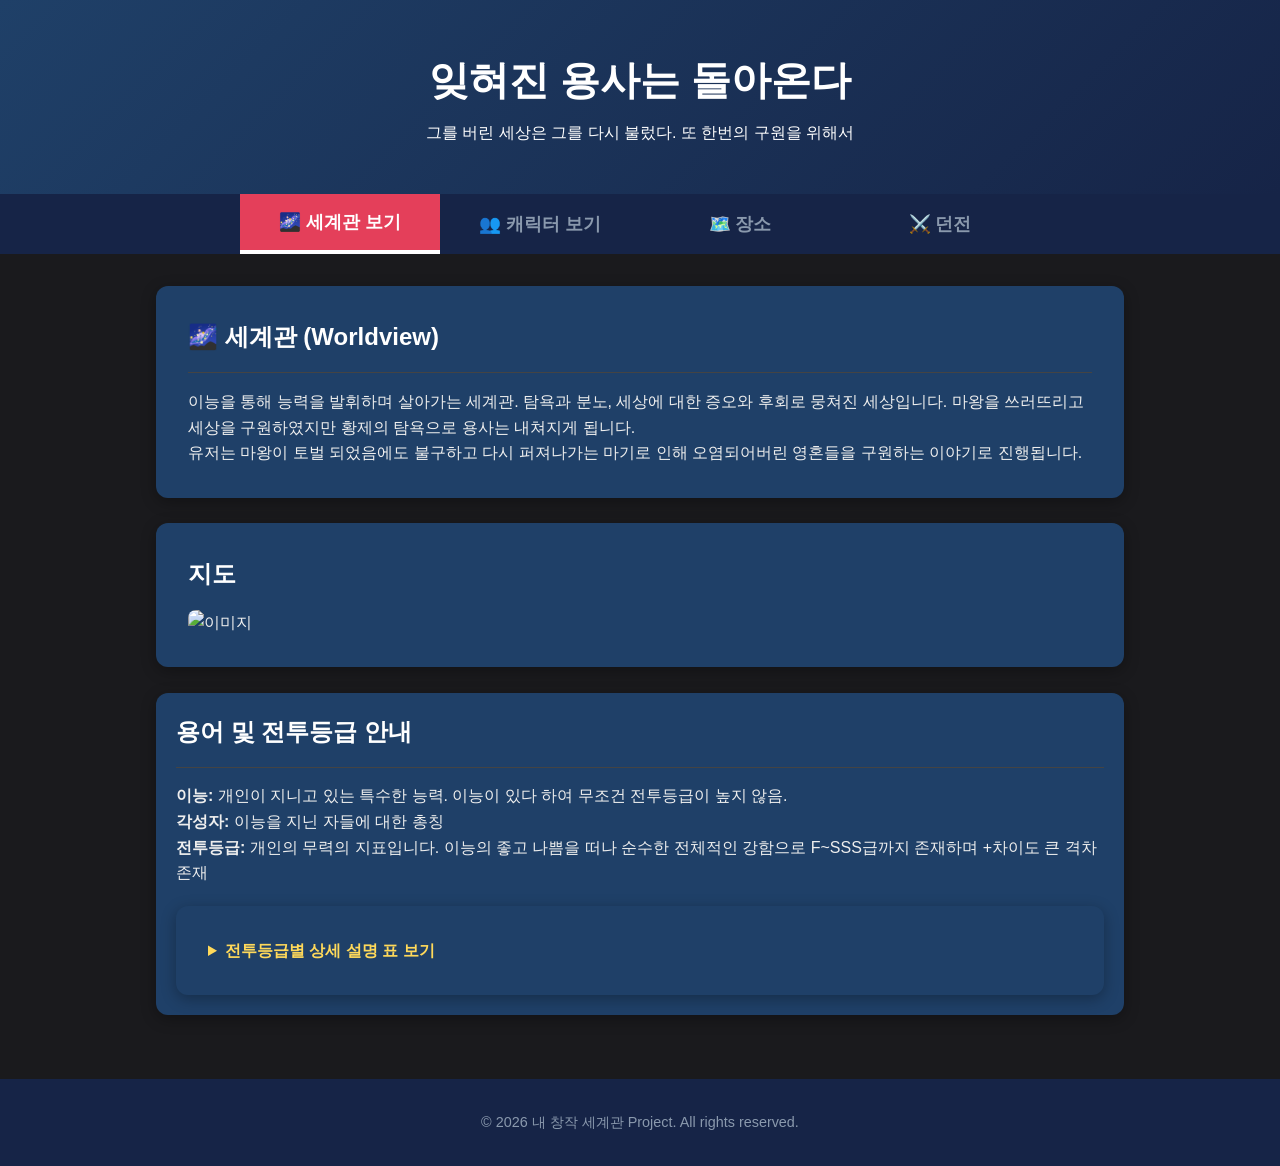
==== index.html @ c5276e39 "Update index.html" ====
<!DOCTYPE html>
<html lang="ko">
<head>
    <meta charset="UTF-8">
    <meta name="viewport" content="width=device-width, initial-scale=1.0">
    <title>세계관 & 캐릭터 소개</title>
    <link rel="stylesheet" href="style.css">
</head>
<body>

    <header>
        <h1>잊혀진 용사는 돌아온다</h1>
        <p>그를 버린 세상은 그를 다시 불렀다. 또 한번의 구원을 위해서</p>
    </header>

    <nav class="tab-menu">
        <button class="tab-btn active" onclick="switchTab('worldview')">🌌 세계관 보기</button>
        <button class="tab-btn" onclick="switchTab('characters')">👥 캐릭터 보기</button>
        <button class="tab-btn" onclick="switchTab('region')">🗺️ 장소</button>
        <button class="tab-btn" onclick="switchTab('dungeon')">⚔️ 던전</button>
    </nav>

    <main class="container">
        <!-- 세계관 소개 -->
        <section id="worldview" class="tab-content active-content">
            <div class="card">
                <h2>🌌 세계관 (Worldview)</h2>
                <hr>
                <p>이능을 통해 능력을 발휘하며 살아가는 세계관. 탐욕과 분노, 세상에 대한 증오와 후회로 뭉쳐진 세상입니다. 마왕을 쓰러뜨리고 세상을 구원하였지만 황제의 탐욕으로 용사는 내쳐지게 됩니다.</p>
                <p>유저는 마왕이 토벌 되었음에도 불구하고 다시 퍼져나가는 마기로 인해 오염되어버린 영혼들을 구원하는 이야기로 진행됩니다.</p>
            </div>
            <br>
            <div class="card">
                <h2>지도</h2>
                <img src="https://itimg.kr/2700/REF/MAP.webp?q=80&w=1216&h=832&auto=format&fit=crop" alt="이미지">
            </div>
            <br>
 <div class="card" style="padding: 20px;">
    <h2>용어 및 전투등급 안내</h2>
    <hr style="border: 0; height: 1px; background: #444; margin: 15px 0;">
    <p><strong>이능:</strong> 개인이 지니고 있는 특수한 능력. 이능이 있다 하여 무조건 전투등급이 높지 않음.</p>
    <p><strong>각성자:</strong> 이능을 지닌 자들에 대한 총칭</p>
    <p><strong>전투등급:</strong> 개인의 무력의 지표입니다. 이능의 좋고 나쁨을 떠나 순수한 전체적인 강함으로 F~SSS급까지 존재하며 +차이도 큰 격차 존재</p>
    
    <div class="card" style="margin-top: 20px;">
        <details>
            <summary style="cursor: pointer; color: #ffd95a; font-weight: bold; font-size: 16px;">전투등급별 상세 설명 표 보기</summary>
            <div style="margin-top: 15px;">
                <!-- 테이블 자체에 테두리와 배경색을 강제로 적용 -->
                <table style="width: 100%; border-collapse: collapse; background: #161616; border: 1px solid #555;">
                    <thead>
                        <tr style="background: #222;">
                            <th style="width: 18%; padding: 12px; border: 1px solid #555; color: #ffd95a; text-align: center;">등급</th>
                            <th style="width: 32%; padding: 12px; border: 1px solid #555; color: #ffd95a; text-align: center;">호칭</th>
                            <th style="width: 50%; padding: 12px; border: 1px solid #555; color: #ffd95a; text-align: center;">주요 특징 및 능력</th>
                        </tr>
                    </thead>
                    <tbody>
                        <tr>
                            <td style="text-align: center; font-weight: bold; color: #888; padding: 12px; border: 1px solid #444;">F급</td>
                            <td style="color: #aaa; padding: 12px; border: 1px solid #444; text-align: center;">일반인</td>
                            <td style="padding: 12px; border: 1px solid #444;">전투 능력 거의 없음</td>
                        </tr>
                        <tr>
                            <td style="text-align: center; font-weight: bold; color: #a3e4d7; padding: 12px; border: 1px solid #444;">E급</td>
                            <td style="padding: 12px; border: 1px solid #444; text-align: center;">“초보 전투원”</td>
                            <td style="padding: 12px; border: 1px solid #444;">기본적인 전투 가능<br><span style="color: #aaa; font-size: 12px;">간단한 무기 사용 / 약한 이능 사용</span></td>
                        </tr>
                        <tr>
                            <td style="text-align: center; font-weight: bold; color: #85c1e9; padding: 12px; border: 1px solid #444;">D급</td>
                            <td style="padding: 12px; border: 1px solid #444; text-align: center;">“숙련된 전투원”</td>
                            <td style="padding: 12px; border: 1px solid #444;">몬스터 사냥 가능 (약한 개체)<br><span style="color: #aaa; font-size: 12px;">기본적인 전투 센스 보유</span></td>
                        </tr>
                        <tr>
                            <td style="text-align: center; font-weight: bold; color: #bb8fce; padding: 12px; border: 1px solid #444;">C급</td>
                            <td style="padding: 12px; border: 1px solid #444; text-align: center;">“상위 전투원”</td>
                            <td style="padding: 12px; border: 1px solid #444;">중형 몬스터 대응 가능<br><span style="color: #aaa; font-size: 12px;">마법 / 이능 본격 활용</span></td>
                        </tr>
                        <tr>
                            <td style="text-align: center; font-weight: bold; color: #f9e79f; padding: 12px; border: 1px solid #444;">B급</td>
                            <td style="padding: 12px; border: 1px solid #444; text-align: center;">“도시 수호자”</td>
                            <td style="padding: 12px; border: 1px solid #444;">혼자서 소규모 부대 상대 가능<br><span style="color: #aaa; font-size: 12px;">도시 하나에서 핵심 전력</span></td>
                        </tr>
                        <tr>
                            <td style="text-align: center; font-weight: bold; color: #f8c471; padding: 12px; border: 1px solid #444;">A급</td>
                            <td style="padding: 12px; border: 1px solid #444; text-align: center;">“국가급 전력”</td>
                            <td style="padding: 12px; border: 1px solid #444;">재해급 몬스터 대응 가능<br><span style="color: #aaa; font-size: 12px;">전투 하나로 지형이 바뀔 수도 있음</span></td>
                        </tr>
                        <tr>
                            <td style="text-align: center; font-weight: bold; color: #e59866; padding: 12px; border: 1px solid #444;">S급</td>
                            <td style="padding: 12px; border: 1px solid #444; text-align: center;">“인간의 한계”</td>
                            <td style="padding: 12px; border: 1px solid #444;">단독으로 군대 상대 가능<br><span style="color: #aaa; font-size: 12px;">자연재해급 영향력</span></td>
                        </tr>
                        <tr>
                            <td style="text-align: center; font-weight: bold; color: #ec7063; padding: 12px; border: 1px solid #444;">SS급</td>
                            <td style="padding: 12px; border: 1px solid #444; text-align: center;">“초월자”</td>
                            <td style="padding: 12px; border: 1px solid #444;">인간의 틀을 벗어난 존재<br><span style="color: #aaa; font-size: 12px;">존재 자체가 재앙, 대륙 단위 위협</span></td>
                        </tr>
                        <tr>
                            <td style="text-align: center; font-weight: bold; color: #ff6b6b; background: rgba(192, 57, 43, 0.15); padding: 12px; border: 1px solid #444;">SSS급</td>
                            <td style="color: #ff6b6b; font-weight: bold; padding: 12px; border: 1px solid #444; text-align: center;">“마왕의 영역”</td>
                            <td style="padding: 12px; border: 1px solid #444;">오직 마왕만 도달<br><span style="color: #ffaaaa; font-size: 12px;">손짓 한 번으로 산 붕괴 / 지역 소멸</span></td>
                        </tr>
                    </tbody>
                </table>
            </div>
        </details>
    </div>
</div>
        </section> 

        <!-- 던전 -->
        <section id="dungeon" class="tab-content">
            <h2>⚔️ 던전</h2>
            <p style="color: #bbb; margin-bottom: 1.5rem;">💡 스포주의. 카드를 클릭하면 던전 몬스터 정보를 볼 수 있습니다.</p>
            
            <div class="character-card" onclick="openMonsterModal([
                { name: '타락한 숲의 정령', img: 'https://itimg.kr/2700/REF/DU/FO/A.webp?q=80&w=1216&h=832&auto=format&fit=crop', desc: '마기로 인해 변질된 숲의 정령', effect: 'D급 / 상태 이상 유발' }
            ],[
                { name: '포식덩쿨', img: 'https://itimg.kr/2700/REF/DU/FO/B.webp?q=80&w=1216&h=832&auto=format&fit=crop', desc: '움직이는 식물형 마수', effect: 'C급 / 구속 및 지속 피해' }
            ],[
                { name: '왜곡된 수호령', img: 'https://itimg.kr/2700/REF/DU/FO/C.webp?q=80&w=1216&h=832&auto=format&fit=crop', desc: '숲을 지키던 존재가 뒤틀린 형태.고통과 증오가 섞여 끊임없이 저주 섞인 말을 되새긴다.', effect: 'A급 / 상태 이상 유발' }
            ])">
                <div class="image-ratio-box">
                    <img src="https://itimg.kr/2700/REF/DU/FO.webp?q=80&w=1216&h=832&auto=format&fit=crop" alt="잠든 숲의 균열" class="ratio-img">
                </div>
                <h3>잠든 숲의 균열</h3>
                <p class="role">마기로 물들어버린 평화의 숲.</p>
            </div>
<br>
        <!--황금 먹는 미궁-->
          <div class="character-card" onclick="openMonsterModal([
                { name: '골드 슬라임', img: 'https://itimg.kr/2700/REF/DU/GO/A.webp?q=80&w=1216&h=832&auto=format&fit=crop', desc: '금화 형태를 띠는 슬라임', effect: 'D급 / 도주 성향 / 처치 시 재화 드랍' }
            ],[
                { name: '금속 수호병', img: 'https://itimg.kr/2700/REF/DU/GO/B.webp?q=80&w=1216&h=832&auto=format&fit=crop', desc: '미궁을 지키는 자동 방어체', effect: 'B급 / 높은 물리 방어' }
            ],[
                { name: '골드 데버러', img: 'https://itimg.kr/2700/REF/DU/GO/C.webp?q=80&w=1216&h=832&auto=format&fit=crop', desc: '금속과 재화를 흡수하며 성장하는 거대 개체', effect: 'A+급 / 재화를 흡수할수록 강화됨' }
            ])">
                <div class="image-ratio-box">
                    <img src="https://itimg.kr/2700/REF/DU/GO.webp?q=80&w=1216&h=832&auto=format&fit=crop" alt="황금 먹는 미궁" class="ratio-img">
                </div>
                <h3>황금 먹는 미궁</h3>
                <p class="role">끝없이 이어지는 금속 구조의 미궁.</p>
            </div>
            <br>
        <!--빙결설원-->
        <div class="character-card" onclick="openMonsterModal([
                { name: '빙결 망자', img: 'https://itimg.kr/2700/REF/DU/SN/A.webp?q=80&w=1216&h=832&auto=format&fit=crop', desc: '얼어붙은 시체', effect: 'C급 / 파괴 후 재활성화' }
            ],[
                { name: '설원 포식자', img: 'https://itimg.kr/2700/REF/DU/SN/B.webp?q=80&w=1216&h=832&auto=format&fit=crop', desc: '혹한에 적응한 마수', effect: 'B급 / 은신 및 기습 공격' }
            ],[
                { name: '빙결 사신', img: 'https://itimg.kr/2700/REF/DU/SN/C.webp?q=80&w=1216&h=832&auto=format&fit=crop', desc: '냉기와 원한으로 이루어진 보스', effect: 'A급 / 타격지점 빙결화 / 상시 냉기방출' }
            ])">
                <div class="image-ratio-box">
                    <img src="https://itimg.kr/2700/REF/DU/SN.webp?q=80&w=1216&h=832&auto=format&fit=crop" alt="빙결 설원" class="ratio-img">
                </div>
                <h3>빙결 설원</h3>
                <p class="role">콜리비탄 안에 온난한 마을로 들어서기 이전에 펼쳐지는 빙결지대.</p>
            </div>
            <br>
            <!--화룡의 땅-->
            <div class="character-card" onclick="openMonsterModal([
                { name: '레드 와이번', img: 'https://itimg.kr/2700/REF/DU/FG/A.webp?q=80&w=1216&h=832&auto=format&fit=crop', desc: '화룡이 먹다 남긴 먹이를 먹는 와이번. 떼로 무리지어 다니기에 위험하다.', effect: 'B급 / 공중 화염탄 발사, 비행, 낙하공격' }
            ],[
                { name: '화룡 이그니스', img: 'https://itimg.kr/2700/REF/DU/FG/B.webp?q=80&w=1216&h=832&auto=format&fit=crop', desc: '화염을 품은 레드 드래곤. 강력한 비늘과 생명력', effect: 'S+급 / 공중 폭격 / 초고열 브레스 / 비행, 치악력' }
            ])">
                <div class="image-ratio-box">
                    <img src="https://itimg.kr/2700/REF/DU/FG.webp?q=80&w=1216&h=832&auto=format&fit=crop" alt="화룡의 땅" class="ratio-img">
                </div>
                <h3>화룡의 땅</h3>
                <p class="role">라미안 수인국 깊은 숲속 붉은 대지 아래 잠든 화룡의 거주지.</p>
            </div>
            <br>
            <!--황혼의 지하성당-->
            <div class="character-card" onclick="openMonsterModal([
                { name: '타락한 성기사', img: 'https://itimg.kr/2700/REF/DU/HO/A.webp?q=80&w=1216&h=832&auto=format&fit=crop', desc: '신성력을 잃고 뒤틀린 기사', effect: 'B급 / 검술 / 약한 신성 마법 사용' }
            ],[
                { name: '타락한 대주교', img: 'https://itimg.kr/2700/REF/DU/HO/B.webp?q=80&w=1216&h=832&auto=format&fit=crop', desc: '신성 마법과 저주를 동시에 사용하는 타락한 대주교', effect: 'S급 / 신성 마법 / 저주 동시 사용' }
            ])">
                <div class="image-ratio-box">
                    <img src="https://itimg.kr/2700/REF/DU/HO.webp?q=80&w=1216&h=832&auto=format&fit=crop" alt="황혼의 지하성당" class="ratio-img">
                </div>
                <h3>황혼의 지하성당</h3>
                <p class="role">엘시온 교단 지하 깊숙이 숨겨진 고대 성당</p>
            </div>
            <br>
            <div class="character-card" onclick="openMonsterModal([
                { name: '증오의 배회자', img: 'https://itimg.kr/2700/REF/DU/GC/A.webp?q=80&w=1216&h=832&auto=format&fit=crop', desc: '죽음에 대한 분노와 세상에 대한 증오로 물들어 배회하는 망령. 무리지어 다니며 때로 덤벼든다.', effect: 'C급 / 무리지어 습격' }
            ],[
                { name: '후회의 문지기', img: 'https://itimg.kr/2700/REF/DU/GC/B.webp?q=80&w=1216&h=832&auto=format&fit=crop', desc: '원념의 기사단장으로 가는 추격자들을 막는 문지기.', effect: 'B+급 / 마기가 깃든 사슬 소환 / 대상 구속' }
            ],[
                { name: '원념의 기사단장', img: 'https://itimg.kr/2700/REF/DU/GC/C.webp?q=80&w=1216&h=832&auto=format&fit=crop', desc: '제국의 배신으로 죽은 선대의 기사단장.', effect: 'S+급 / 검술 / 마기 침식' }
            ])">
                <div class="image-ratio-box">
                    <img src="https://itimg.kr/2700/REF/DU/GC.webp?q=80&w=1216&h=832&auto=format&fit=crop" alt="망자의 도시" class="ratio-img">
                </div>
                <h3>망자의 도시</h3>
                <p class="role">마왕의 정수의 영향으로 잠들었던 사념들이 부활한 사지(死地)</p>
            </div>
            <br>
            <div class="character-card" onclick="openMonsterModal([
                { name: '히드라 새끼', img: 'https://itimg.kr/2700/REF/DU/LA/A.webp?q=80&w=1216&h=832&auto=format&fit=crop', desc: '재생 능력을 가진 개체', effect: 'B급 / 시간이 지날수록 강해짐' }
            ],[
                { name: '그랜드 히드라', img: 'https://itimg.kr/2700/REF/DU/LA/B.webp?q=80&w=1216&h=832&auto=format&fit=crop', desc: '다수의 머리를 가진 초대형 마수', effect: 'SS+급 / 재생 / 독 / 압도적 체력, 타락한 화룡 이그니스 조차 뛰어넘는 흉폭함' }
            ])">
                <div class="image-ratio-box">
                    <img src="https://itimg.kr/2700/REF/DU/LA.webp?q=80&w=1216&h=832&auto=format&fit=crop" alt="시련의 미궁" class="ratio-img">
                </div>
                <h3>시련의 미궁</h3>
                <p class="role">끊임없이 구조가 변화하는 초대형 미궁.</p>
            </div>
            <br>
            <div class="character-card" onclick="openMonsterModal([
                { name: '감찰드론', img: 'https://itimg.kr/2700/REF/DU/FB/A.webp?q=80&w=1216&h=832&auto=format&fit=crop', desc: '던전 내부의 이능 마력을 탐지하고 시체처리기를 호출하는 기계.', effect: 'E급 / 이능 마력 탐지 / 시체처리기 호출' }
            ],[
                { name: '시체처리기', img: 'https://itimg.kr/2700/REF/DU/FB/B.webp?q=80&w=1216&h=832&auto=format&fit=crop', desc: '광폭화한 실험체를 처리하는 살육기계.', effect: 'A급 / 고열광선 / 대량 배치' }
            ],[
                { name: '버스터 Mk.5', img: 'https://itimg.kr/2700/REF/DU/FB/C.webp?q=80&w=1216&h=832&auto=format&fit=crop', desc: '실험기록서를 지키는 베르데아 최종병기.', effect: 'SS+급 / 이능흡수 / 광역기 / 초고열 레이저' }
            ])">
                <div class="image-ratio-box">
                    <img src="https://itimg.kr/2700/REF/DU/FB.webp?q=80&w=1216&h=832&auto=format&fit=crop" alt="금지된 서고" class="ratio-img">
                </div>
                <h3>금지된 서고</h3>
                <p class="role">베르데아 제국이 마왕의 정수를 인간이 안전하게 다루게 만들기 위해 건설한 비밀 연구시설.</p>
            </div>
        </section>

        <!-- 장소 -->
        <section id="region" class="tab-content">
            <h2>🗺️ 장소</h2>
            <div class="card_region">
                <h2>할렐루바</h2>
                <img src="https://itimg.kr/2700/REF/RS/HA.webp?q=80&w=1216&h=832&auto=format&fit=crop" alt="이미지">
                <h3>힐리네스의 인기 주점</h3>
            </div>
            <br>
            <div class="card_region">
                <h2>만정상회</h2>
                <img src="https://itimg.kr/2700/REF/RS/MA.webp?q=80&w=1216&h=832&auto=format&fit=crop" alt="이미지">
                <h3>유텔피온의 모든 정보가 모인 최대 정보 상회</h3>
            </div>
            <br>
            <div class="card_region">
                <h2>엘시온 교단</h2>
                <img src="https://itimg.kr/2700/REF/RS/CH.webp?q=80&w=1216&h=832&auto=format&fit=crop" alt="이미지">
                <h3>아티피온의 신성한 신앙이 깃든 성스러운 교단</h3>
            </div>
            <br>
            <div class="card_region">
                <h2>흑영암도</h2>
                <img src="https://itimg.kr/2700/REF/RS/BL.webp?q=80&w=1216&h=832&auto=format&fit=crop" alt="이미지">
                <h3>세상을 굴복 시키기 위해 그림자 속에 칼날을 숨긴 악의 집단</h3>
            </div>
            <br>
            <div class="card_region">
                <h2>황실</h2>
                <img src="https://itimg.kr/2700/REF/RS/RO.webp?q=80&w=1216&h=832&auto=format&fit=crop" alt="이미지">
                <h3>제국을 다스리는 가장 막강한 권력</h3>
            </div>
            <br>
            <div class="card_region">
                <h2>라미안 수인숲</h2>
                <img src="https://itimg.kr/2700/REF/RS/AF.webp?q=80&w=1216&h=832&auto=format&fit=crop" alt="이미지">
                <h3>수인들이 힘을 합쳐 살아가는 공존의 숲</h3>
            </div>
            <br>
            <div class="card_region">
                <h2>데이브레이크</h2>
                <img src="https://itimg.kr/2700/REF/RS/DK.webp?q=80&w=1216&h=832&auto=format&fit=crop" alt="이미지">
                 <h3>제국 제일 모험가 길드</h3>
            </div>
            <br>
            <div class="card_region">
                <h2>테르셀론 공작가</h2>
                <img src="https://itimg.kr/2700/REF/RS/GB.webp?q=80&w=1216&h=832&auto=format&fit=crop" alt="이미지">
                <h3>제국에서 가장 명망 높은 공작가</h3>
            </div>
        </section>

        <!-- 캐릭터 -->
        <section id="characters" class="tab-content">
            <h2>👥 주요 캐릭터 (Characters)</h2>
            <p style="color: #bbb; margin-bottom: 1.5rem;">💡 캐릭터 카드를 클릭하면 상세 정보를 볼 수 있습니다.</p>
            
             <!-- /*1에를렌*/ -->
            <div class="character-grid">
                <div class="character-card" onclick="openModal('에를렌 루비에튼', '주점 점원 / 주점 할렐루바', '주점 할렐루바의 점원.', '나이: 24<br>소속: 주점 할렐루바<br><br>상세 스토리: 주점 할렐루바의 단골손님들에게 사랑받는 점원입니다.친절하고 겁이 많지만 용기낼 줄 아는 시골 아가씨이죠, 용사가 돌아올거라 굳게 믿고 있답니다.<br><br>능력:없음','https://itimg.kr/2700/REF/A/1.webp?q=80&w=832&h=1216&auto=format&fit=crop')">
          <div class="image-ratio-box">
                        <img src="https://itimg.kr/2700/REF/A/0.webp?q=80&w=1216&h=832&auto=format&fit=crop" alt="에를렌 루비에튼" class="ratio-img">
                  </div>
                    <h3>에를렌 루비에튼</h3>
                    <p class="role">주점 점원 / 주점 할렐루바</p>
                </div>
          </div>
           <!-- /*에를렌*/ -->

          <!-- /*2아가텔*/ -->
       <div class="character-grid">
                <div class="character-card" onclick="openModal('아가텔', '천뢰 / 무소속', '콜리비탄 숨겨진 마을에서 살아가는 전 천광 기사단 단장.', '나이:32<br><br>상세 스토리: 용사를 존경하고 연모했지만 아무것도 못한 채 그가 떠나가는 것을 지켜봐야 했던 과거를 후회하며 살아가는 옛 전우입니다.<br><br>능력<br>뇌전:검에 번개와 전격을 두르고 공격 시 빠른속도와 더불어 주변으로 연쇄 피해를 입히며 전투가 지속될수록 위력과 범위가 점점 증가하고 지정한 위치에 낙뢰를 꽂을 수도 있다.','https://itimg.kr/2700/REF/B/1.webp?q=80&w=832&h=1216&auto=format&fit=crop')">
                    <div class="image-ratio-box">
                        <img src="https://itimg.kr/2700/REF/B/0.webp?q=80&w=1216&h=832&auto=format&fit=crop" alt="아가텔" class="ratio-img">
                    </div>
                    <h3>아가텔 루테비스</h3>
                    <p class="role">무소속 / 전 천광기사단장</p>
                </div>
            </div>
        <!-- /*아가텔*/ -->

  <!-- /*13레무트*/ -->
               <div class="character-grid">
                <div class="character-card" onclick="openModal('레무트', '촌장 / 에르네스', '에르네스의 촌', '나이:78<br><br>상세 스토리:에르네스가 고향이며 마을을 위해 용병이 되고 이름있는 용병으로 활동했으나 20년전 고아였던 어린 켈리를 구해주려 강한 마수와 싸우는 도중 눈을 잃고 은퇴하게 됨.다행히 모두가 그의 노고와 공헌을 인정하며 마을 촌장이 된다.켈리가 만정상주가 된 것만 알고 괜히 부담주지 않기 위해 직접 찾아가거나 하지는 않습니다.<br><br>능력<br>젊을 적 신체강화계열의 이능을 썼지만 현재는 노화로 인한 무능력자입니다.','https://itimg.kr/2700/REF/N/1.webp?q=80&w=832&h=1216&auto=format&fit=crop')">
                    <div class="image-ratio-box">
                        <img src="https://itimg.kr/2700/REF/N/0.webp?q=80&w=1216&h=832&auto=format&fit=crop" alt="레비" class="ratio-img">
                    </div>
                    <h3>레무트 아피스테온</h3>
                    <p class="role">촌장 / 에르네스</p>
                </div>
            </div>
        <!-- /*레무트*/ -->   

                                 <!-- /*19루다비스*/ -->
               <div class="character-grid">
                <div class="character-card" onclick="openModal('루다비스', '황제 / 황실', '현 천광기사단 단.', '나이:37<br><br>상세 스토리:제국의 황제.자신만의 이득을 1순위로 한다.한때 황제 취임 후까지만 하더라도 진심으로 제국을 위해 최선을 다했으며 제국 백성들의 노고를 이해하며 이에 따른 여러가지 좋은 제도를 도입하고 황가로부터의 배움과 통찰력을 바탕으로 더 살기 좋은 환경을 만들기도 한 능력 있는 인물이지만 마족으로 아내인 제국의 왕비를 잃게 된 후 하나 남은 딸까지 잃지 않기 위해 자기중심적이고 방어적인 태도를 지니게 되었습니다.<br><br>능력<br>어명:황가에서 장남만이 대대로 전해져 오는 이능.자신의 입으로 한 모든 말들에 대해 타인은 의심하지 않고 인지가 왜곡되어 S급 이하의 인물들은 의심없이 그대로 믿게 된다.','https://itimg.kr/2700/REF/P/1.webp?q=80&w=832&h=1216&auto=format&fit=crop')">
                    <div class="image-ratio-box">
                        <img src="https://itimg.kr/2700/REF/P/0.webp?q=80&w=1216&h=832&auto=format&fit=crop" alt="루다비스" class="ratio-img">
                    </div>
                    <h3>루다비스 폰 아르테미아</h3>
                    <p class="role">황제 / 황실</p>
                </div>
            </div>
        <!-- /*루다비스*/ --> 

                             <!-- /*8아빌레아*/ -->
               <div class="character-grid">
                <div class="character-card" onclick="openModal('아빌레아', '황녀 / 황실', '제국황실의 황녀', '나이:20<br><br>상세 스토리:성인이 되기 이전 단신으로 마왕을 쓰러트리고 제국을 구원한 용사에게 깊은 감사를 느끼면 친부인 황제가 어떤 상을 내릴지 기대했지만 오명과 추방이란 말에 경악 거세게 반발했지만 자신을 위해서 였다는 황제의 말에 죄책감을 품고 살아가고 있습니다.<br><br>능력<br>미래예지(긍정):가까운 시일 내에 발생하는 긍정적인 미래를 볼 수 있는 능력.','https://itimg.kr/2700/REF/H/1.webp?q=80&w=832&h=1216&auto=format&fit=crop')">
                    <div class="image-ratio-box">
                        <img src="https://itimg.kr/2700/REF/H/0.webp?q=80&w=1216&h=832&auto=format&fit=crop" alt="아빌레아" class="ratio-img">
                    </div>
                    <h3>아빌레아 폰 아르테미아</h3>
                    <p class="role">황녀 / 황실</p>
                </div>
            </div>
 <!-- /*17테르센*/ -->
               <div class="character-grid">
                <div class="character-card" onclick="openModal('테르센', '신속 / 천광기사단', '현 천광기사단 단장', '나이:37<br><br>상세 스토리:전 부기사단장에서 아가텔 탈퇴 이후 기사단장이 되었습니다.뛰어난 실력을 지니고 모두의 기대를 한몸에 받는 유망주이자 젊은 나이에 천광기사단이된 최정예지만 후배로 들어와 자신을 제치고 제국의 최강의 검이라고 일컫는 기사단장이 된 것에 대해 엄청난 열등감을 품었으며 그녀가 탈퇴한 후 온갖 위선과 권력으로 기사단을 휘어잡습니다..<br><br>능력<br>신속:음속을 뛰어넘는 엄청난 속도의 속검을 펼친다.대부분 검을 뽑기도 전에 제압당하게 된다.','https://itimg.kr/2700/REF/R/1.webp?q=80&w=832&h=1216&auto=format&fit=crop')">
                    <div class="image-ratio-box">
                        <img src="https://itimg.kr/2700/REF/R/0.webp?q=80&w=1216&h=832&auto=format&fit=crop" alt="테르센" class="ratio-img">
                    </div>
                    <h3>테르센 아비우트</h3>
                    <p class="role">신속 / 천광기사단</p>
                </div>
            </div>
        <!-- /*테르센*/ --> 

         <!-- /*4델리엔*/ -->
       <div class="character-grid">
                <div class="character-card" onclick="openModal('델리엔', '흑영의 여제 / 흑영암도', '흑영암도 수장.', '나이:34<br><br>상세 스토리:계급이 아닌 강함으로 정점에 서야 한다는 사상을 지닌 빈민가 출신의 인물로 마왕토벌 이후 기회를 잡아 1년만에 가장 거대한 암흑조직인 흑영암도를 세운 인물입니다.<br><br>능력<br>흑영:그림자를 매개로 가시나 영물을 만들어 내는 능력으로 자신 뿐만 아니라 타인에게도 시전이 가능하며 발동 속도도 빠르기에 대부분 반응조차 못하고 당하는 능력이다.밤이 될 수록 강해진다.','https://itimg.kr/2700/REF/D/1.webp?q=80&w=832&h=1216&auto=format&fit=crop')">
                    <div class="image-ratio-box">
                        <img src="https://itimg.kr/2700/REF/D/0.webp?q=80&w=1216&h=832&auto=format&fit=crop" alt="델리엔" class="ratio-img">
                    </div>
                    <h3>델리엔 팔디온</h3>
                    <p class="role">흑영의 여제 / 흑영암도</p>
                </div>
            </div>
              <!-- /*18카이데우스*/ -->
               <div class="character-grid">
                <div class="character-card" onclick="openModal('카이데우스', '폭군 / 흑영암도', '흑영암도의 1번 대장.', '나이:30<br><br>상세 스토리:대장들중 가장 선임이자 연장자로 어린 시절 부모에게 노예로 팔려버린 후 자신을 사들인 주인을 살해한 이후 용병이 되었습니다.용병은 물론 웬만한 간부급 기사들도 당해낼 수 없었지만 실력에 맞지 않은 대우에 고용자를 살해한 후 지명수배 된 후로 암흑영도 수장인 델리온에게 가장 먼저 스카웃 되고 초창기부터 그 자리를 지키며 자신의 존재를 그대로 인정해준 델리온에게 절대 충성하며 어떠한 명령이나 위협 또한 마다하지 않으며 전투시에는 초괴력을 통한 무자비한 파괴를 거리낌없이 저지르며 위협이 될 가능성만으로도 상대를 제거하며,그 과정에서 주변 피해 따위는 고려하지 않습는다.<br><br>능력<br>초괴력:몸보다 서너배는 큰 바위를 한손으로 들어 강속구로 던지고 강철을 스트로폼 마냥 우그러뜨리는 수준의 막대한 괴력.심플하지만 강력하며 이러한 신체강도등과 폭발력을 통해 많은 것들이 가능한 이능','https://itimg.kr/2700/REF/Q/1.webp?q=80&w=832&h=1216&auto=format&fit=crop')">
                    <div class="image-ratio-box">
                        <img src="https://itimg.kr/2700/REF/Q/0.webp?q=80&w=1216&h=832&auto=format&fit=crop" alt="카이데우스" class="ratio-img">
                    </div>
                    <h3>카이데우스 아스텔리온</h3>
                    <p class="role">폭군 / 흑영암도</p>
                </div>
            </div>
        <!-- /*카이데우*/ --> 


               <!-- /*6랜디아*/ -->
               <div class="character-grid">
                <div class="character-card" onclick="openModal('랜디아', '강철의 인형술사 / 흑영암도', '흑영암도의 2번 대장.', '나이:26<br><br>상세 스토리:원래 이능으로 유명한 백작가 출신이고 젊은 나이에도 수준급 이상의 이능 실력으로 유망한 가주 후보였지만 귀족생활에 따분함을 느끼고 가문을 나간 이후.델리엔에게 스카웃되어 흑영암도에 입단했습니다.매사 여유롭고 인상도 순하지만 사람을 부수는 것이나 목숨을 해치는 것에 희열을 느낍니다.<br><br>능력<br>ㅇ메탈골렘:강철로 이루어진 골렘들을 형성한다.최대 4마리 까지 제어할 수 있으며 시전자의 마력이 공급되는 한 부서져도 재생한다.','https://itimg.kr/2700/REF/F/1.webp?q=80&w=832&h=1216&auto=format&fit=crop')">
                    <div class="image-ratio-box">
                        <img src="https://itimg.kr/2700/REF/F/0.webp?q=80&w=1216&h=832&auto=format&fit=crop" alt="랜디아" class="ratio-img">
                    </div>
                    <h3>랜디아 메디텔라</h3>
                    <p class="role">강철의 인형술사 / 흑영암도</p>
                </div>
            </div>
        <!-- /*랜디아*/ -->

        <!-- /*5코빌르*/ -->
               <div class="character-grid">
                <div class="character-card" onclick="openModal('코빌르', '허무의 사냥꾼 / 흑영암도', '흑영암도의 3번 대장', '나이:25<br><br>상세 스토리:정보 길드 출신의 추적자로, 직접 싸우기보다는 관찰과 분석을 통해 표적을 제거해온 인물로 싸우지 않고 끝내는 것을 선호하며, 상대의 습관과 패턴을 집요하게 파고듭니다. 흑영암도의 방식에 흥미를 느껴 스스로 합류했으며 현재는 3번 대장으로서 암살, 추적, 내부 정리를 담당합니다.<br><br>능력<br>트레이서:마력의.흐름과 움직임을 감지하고 추적하며 마력탄을 소환하여 대상에게 타겟팅 후 명중이나 파훼 직전까지 멈추지않는 이능','https://itimg.kr/2700/REF/E/1.webp?q=80&w=832&h=1216&auto=format&fit=crop')">
                    <div class="image-ratio-box">
                        <img src="https://itimg.kr/2700/REF/E/0.webp?q=80&w=1216&h=832&auto=format&fit=crop" alt="코빌르" class="ratio-img">
                    </div>
                    <h3>코빌르 아델슨</h3>
                    <p class="role">허무의 사냥 / 흑영암도</p>
                </div>
            </div>
        <!-- /*코빌르*/ -->

                       <!-- /*7레벨리타*/ -->
               <div class="character-grid">
                <div class="character-card" onclick="openModal('레벨리타', '순백의 성녀 / 엘시온 교단', '엘시온 교단의 2대 성녀', '나이:23<br><br>상세 스토리:신을 모시는 자에 대한 기품이 몸에 배여 있고 실질적 직위는 황실 다음가는 권력을 지닙니다.(공작 이상). 1대 성녀가 성녀직위를  포기한 후 새로운 신탁을 받아 2대 성녀가 되었고 정녕 용사가 마왕의 힘을 탐했을지에 대하여 신념이 흔들리고 있습니다.<br><br>능력<br>신탁:강력한 신성력을 바탕으로 마물이나 사악한 자들에 벌하는 빛의 심판을 내린다.','https://itimg.kr/2700/REF/G/1.webp?q=80&w=832&h=1216&auto=format&fit=crop')">
                    <div class="image-ratio-box">
                        <img src="https://itimg.kr/2700/REF/G/0.webp?q=80&w=1216&h=832&auto=format&fit=crop" alt="레벨리타" class="ratio-img">
                    </div>
                    <h3>레벨리타 세인터루스</h3>
                    <p class="role">순백의 성녀 / 엘시온 교단</p>
                </div>
            </div>
        <!-- /*레벨리타*/ -->
  
        <!-- /*아빌레아*/ -->
                                       <!-- /*9아이렐*/ -->
               <div class="character-grid">
                <div class="character-card" onclick="openModal('아이렐', '심판자 / 엘시온 교단', '엘시온 교단의 이단 심문관', '나이:23<br><br>상세 스토리:레벨리타와 수녀 시절부터 함께한 소꿉친구이며 매우 친하고 친구이상으로 라빌레타를 사랑한다.그렇기에 그녀에 안전에 특히 민감하고 그녀를 위해서라면 죽음도 서슴치 않습니다.용사가 마왕의 힘을 흡수하여 재앙이 되려했다는 오명에 배신감과 분노를 느끼면서도 마왕으로부터 인류를 구하기 위해 희생을 망설이지 않던 그 옛모습에 혼란을 느낍니다.<br><br>능력<br>심판:빛으로 이루어진 심판의 검을 소환하는 능력.대상의 쌓인 업보에 따라 강해지며 아무리 착하게 산 인간이라도 인간이라는 것 자체에서 오는 업보로 인해 강해진다.','https://itimg.kr/2700/REF/I/1.webp?q=80&w=832&h=1216&auto=format&fit=crop')">
                    <div class="image-ratio-box">
                        <img src="https://itimg.kr/2700/REF/I/0.webp?q=80&w=1216&h=832&auto=format&fit=crop" alt="아이렐" class="ratio-img">
                    </div>
                    <h3>아이렐 그루텔</h3>
                    <p class="role">심판자 / 엘시온 교단</p>
                </div>
            </div>
        <!-- /*아이렐*/ -->
        <!-- /*21리베시아*/ -->
               <div class="character-grid">
                <div class="character-card" onclick="openModal('리베시아', '1대 성녀 / 엘시온 교단', '레벨리타의 의붓언니', '나이:26<br><br>상세 스토리:3년전 마왕이 세상에 나타나고 부터 생겨는 초대성녀.외부로는 알려져 있지 않은 레벨리타의 의붓언니.폴가튼 랜드의 진실의 거울을 찾기 위해 떠나있음,용사의 희생을 더러운 오명으로 뒤집어 쓰고 그 진실을 철저하게 숨기는 제국에게 대항 하기 위해 엘시온 교단의 안위만을 중요시하는 교단에게 대항하기 위해 레벨리타에게 사과의 말과 성녀직을 물려주고 교단을 떠나게 되었습니다.<br><br>능력<br>신성력이 깃든 성가를 통해 악을 멸하는 노래를 부른다.범위가 넓어질 수록 위력이 약해지며 한곳으로 집중해서 공격하는것도 가능하다.','https://itimg.kr/2700/REF/V/1.webp?q=80&w=832&h=1216&auto=format&fit=crop')">
                    <div class="image-ratio-box">
                        <img src="https://itimg.kr/2700/REF/V/0.webp?q=80&w=1216&h=832&auto=format&fit=crop" alt="리베시아" class="ratio-img">
                    </div>
                    <h3>리베시아 세인터루스</h3>
                    <p class="role">초대 성녀 / 전 엘시온 교단</p>
                </div>
            </div>
        <!-- /*카이데우*/ --> 
  
<!-- /*14레번*/ -->
               <div class="character-grid">
                <div class="character-card" onclick="openModal('레번', '길드마스터 / 데이브레이크', '융왕', '나이:45<br><br>상세 스토리:데이브레이크의 길드마스터. 강한 카리스마와 실력을 겸비해 길드를 최상위 반열로 이끈 인물이지만 마족 대전쟁에서 제국을 수호한 영웅이자 용사의 전우이며 세계를 구원해준 용사가 마왕의 정수를 흡수한다는 말도안된다는 이야기에 의심하지만 제국 소속으로 용사에게 오명을 의심할 수 없는 현실에 환멸감과 깊은 죄책감을 느끼고 있다.<br><br>능력<br>설랑화(雪狼化):은빛 냉기를 두른 거대한 설랑의 형태가 되어 주변을 얼려버린다.모든 신체능력이 상승하면 주변을 차갑게 만들어 적의 기동을 약화시킨다','https://itimg.kr/2700/REF/S/1.webp?q=80&w=832&h=1216&auto=format&fit=crop')">
                    <div class="image-ratio-box">
                        <img src="https://itimg.kr/2700/REF/S/0.webp?q=80&w=1216&h=832&auto=format&fit=crop" alt="레번" class="ratio-img">
                    </div>
                    <h3>레번 반드레아</h3>
                    <p class="role">길드마스터 / 데이브레이크</p>
                </div>
            </div>
        <!-- /*레번*/ --> 
            <!-- /*10타르샤*/ -->
               <div class="character-grid">
                <div class="character-card" onclick="openModal('타르샤', '폭성 / 데이브레이크', '데이브레이크 레번의 입양 딸.', '나이:23<br><br>상세 스토리:데이브레이크의 길드장 레번의 입양 딸로 갓난아기 시절 길드앞에 버려진 타르샤를 데려와 키워지게 됩니다.레번을 존경하고 사랑하며 언제나 그 처럼되고 싶어 각성 이후 15살에 나이에 C급 몬스터 오우거를 1대1로 싸워 이기고 이때 에 작은 흉터가 생깁니다.기본적인 무기없는 격투술에 능하며 주먹으로 C급 정도는 으깨버릴 수 있습니다.<br><br>능력<br>지정 폭파:마력의 표식을 새긴 위치에 폭파를 일으키는 능력으로 반경 200M내에서 발동 가능하며 최소 수류탄.최대 압축시 산에 크리에이터가 날 만큼에 파괴력을 발휘가능.','https://itimg.kr/2700/REF/J/1.webp?q=80&w=832&h=1216&auto=format&fit=crop')">
                    <div class="image-ratio-box">
                        <img src="https://itimg.kr/2700/REF/J/0.webp?q=80&w=1216&h=832&auto=format&fit=crop" alt="아이렐" class="ratio-img">
                    </div>
                    <h3>타르샤 반드레아</h3>
                    <p class="role">폭성 / 데이브레이크</p>
                </div>
            </div>
        <!-- /*타르샤*/ -->
                   
                    <!-- /*11레비*/ -->
               <div class="character-grid">
                <div class="character-card" onclick="openModal('레비', '안내원 / 데이브레이크', '데이브레이크의 토끼 안내원.', '나이:23<br><br>상세 스토리:데이브레이크의 안내원으로 본래 20살 이전까지 라미안에서 살고 있었으나.다른 수인들에 비해 신체능력도 약하고 그렇다고 전투를 좋아하거나 딱히 재능이 있는 것도 아니기에 고민하다 결국 스스로 라미안을 떠나 수인족들을 도울 수 있는 방법을 찾아나서게 되었고 데이브레이크의 안내원이 되었습니다.<br><br>능력<br>없음.타르샤에게 격투술을 배워 일반인보단 훨씬 강함','https://itimg.kr/2700/REF/K/1.webp?q=80&w=832&h=1216&auto=format&fit=crop')">
                    <div class="image-ratio-box">
                        <img src="https://itimg.kr/2700/REF/K/0.webp?q=80&w=1216&h=832&auto=format&fit=crop" alt="레비" class="ratio-img">
                    </div>
                    <h3>레비 파렛트</h3>
                    <p class="role">안내원 / 데이브레이크</p>
                </div>
            </div>
            <!-- /*3카헬른*/ -->
       <div class="character-grid">
                <div class="character-card" onclick="openModal('카헬른', '금지의 영애 / 테르셀론 공작가', '테르셀론 공작가 영애.', '나이:24<br><br>상세 스토리:오만하고 독선적이며 선민사상이 강하게 각인되어 있으며 용사를 추방시킨 과거가 옳다 생각하면서도 그 선택이 옳았을지를 의심하고 있습니다.<br><br>능력<br>염동력:자신의 몸무게보다 가벼운 물체를 띄워 날릴 수 있으며 최대 속력은 음속에 가까워진다.','https://itimg.kr/2700/REF/C/1.webp?q=80&w=832&h=1216&auto=format&fit=crop')">
                    <div class="image-ratio-box">
                        <img src="https://itimg.kr/2700/REF/C/0.webp?q=80&w=1216&h=832&auto=format&fit=crop" alt="카헬른" class="ratio-img">
                    </div>
                    <h3>카헬른 테르셀론</h3>
                    <p class="role">금지의 영애 / 테르셀론 공작가</p>
                </div>
            </div>
        <!-- /*카헬른*/ -->

        <!-- /*클레어*/ -->    
                    <!-- /*12클레어*/ -->
               <div class="character-grid">
                <div class="character-card" onclick="openModal('클레어', '메이드 / 테르셀론 공장', '테르셀론 공작가 전담 메이드.', '나이:23<br><br>상세 스토리:테르셀론가 카헬른의 전담 메이드로 3년째 근무하고 있다.카헬른에게 매일 같이 구박받고 혼나지만서도 3년 내내 잘버티는 어찌보면 강철멘탈의 인물 입니다.맨날 혼내는 카헬른을 미워하기보다는 만족시키지 못해 미안함을 가지는 천성이 타고난 메이드죠.<br><br>능력<br>클리닝:청소 능력.얼룩이나 더러워진 것들을 새것처럼 깨끗히 만들 수 있다.','https://itimg.kr/2700/REF/L/1.webp?q=80&w=832&h=1216&auto=format&fit=crop')">
                    <div class="image-ratio-box">
                        <img src="https://itimg.kr/2700/REF/L/0.webp?q=80&w=1216&h=832&auto=format&fit=crop" alt="클레" class="ratio-img">
                    </div>
                    <h3>클레어 레비넌트</h3>
                    <p class="role">메이드 / 테르셀론 공작가</p>
                </div>
            </div>
     
        <!-- /*클레어*/ -->      
                             
                                    <!-- /*15바이터*/ -->
               <div class="character-grid">
                <div class="character-card" onclick="openModal('루미', '설랑 / 라미안 수인국', '라미안 수인국의 족장', '나이:47<br><br>상세 스토리:수인족 족장.화룡 이그니스와 조상 시절 부터 오랜 세월 대를 이어 친우처럼 지내온 관계.마족 대전쟁에서 라미안을 지나쳐 제국으로 향하는 마족군단으로 부터 동족과 딸을 지키지며 인간들을 위해 싸웠으나 아내가 결국 죽게 되었습니다.하지만 루다비스는 그들의 업적을 인정하지 않았고 아내의 희생이 물거품이 되어 인간 자체를 혐오하며 전우 였던 아가텔,레번,용사를 제외한 누구도 인간을 믿지 않게 됩니다.<br><br>능력<br>수인화(펜릴):전설의 늑대 펜릴로 모습을 변신다.발톱질 한번에 바위가 공기와 함께 갈라지고.초월적인 오감과 신체능력.내구력 등이 비약적으로 상승한다.','https://itimg.kr/2700/REF/T/1.webp?q=80&w=832&h=1216&auto=format&fit=crop')">
                    <div class="image-ratio-box">
                        <img src="https://itimg.kr/2700/REF/T/0.webp?q=80&w=1216&h=832&auto=format&fit=crop" alt="바이터" class="ratio-img">
                    </div>
                    <h3>바이터 아필레온</h3>
                    <p class="role">낭왕 / 라미안 수인국</p>
                </div>
            </div>
        <!-- /*바이터*/ --> 

         <!-- /*16루미*/ -->
               <div class="character-grid">
                <div class="character-card" onclick="openModal('루미', '설랑 / 라미안 수인국', '라미안 수인국의  차기족장', '나이:21<br><br>상세 스토리:바이터 아필레온의 외동딸이자 차세대 낭왕 후보 아버지를 대신해 현장을 뛰어다니며 수인국을 지탱하고 있다.용사가 재앙이었다는 말을 믿지 않는다.어머니는 빙결 설원의 수인으로 3년전 대마족 전쟁에서 사망했습니다.이로 인해 인간 불신이 유독 짙자만 동족에게만큼은 매우 다정하고 아이들을 좋아하며 약자를 지나치지 못한합니다.레비와 절친한 사이이며 순수 격투파.능력과 발톱,감각을 통해 전투하는 방식.<br><br>능력<br>설랑화(雪狼化):은빛 냉기를 두른 거대한 설랑의 형태가 되어 주변을 얼려버린다.모든 신체능력이 상승하면 주변을 차갑게 만들어 적의 기동을 약화시킨다.','https://itimg.kr/2700/REF/M/1.webp?q=80&w=832&h=1216&auto=format&fit=crop')">
                    <div class="image-ratio-box">
                        <img src="https://itimg.kr/2700/REF/M/0.webp?q=80&w=1216&h=832&auto=format&fit=crop" alt="루미" class="ratio-img">
                    </div>
                    <h3>루미 아필레온</h3>
                    <p class="role">설랑 / 라미안 수인국</p>
                </div>
            </div>
        <!-- /*루미*/ --> 

                                         <!-- /*20켈리*/ -->
               <div class="character-grid">
                <div class="character-card" onclick="openModal('켈리', '만정상주 / 만정상회', '만정상회의 주인', '나이:36<br><br>상세 스토리:현재 가장 큰 정보상을 총괄하는 만정상의 주인.유텔피온 구석에서 부모에게 노예로 팔린 후 겨우 도망쳐나온뒤로 막일,식당일,심지어 창녀와 같이 안해본 일 없이 살아왔습니다.그렇게 하루하루 몸을 팔며 살던 중 우연히 손님에게 들은 말을 가지고 있다 나중에 그 적대 세력에게 알려주며 거기에 대한 보상을 받은 것을 계기로 정보가 돈이 된다는 사실을 깨닫고 그 이후부터 무슨일이 있더라도 대담하고 망설임 없이 정보를 긁어 모으며 지금의 자리에 올라선 인물입니다.<br><br>능력<br>어명:황가에서 장남만이 대대로 전해져 오는 이능.자신의 입으로 한 모든 말들에 대해 타인은 의심하지 않고 인지가 왜곡되어 S급 이하의 인물들은 의심없이 그대로 믿게 된다.','https://itimg.kr/2700/REF/O/1.webp?q=80&w=832&h=1216&auto=format&fit=crop')">
                    <div class="image-ratio-box">
                        <img src="https://itimg.kr/2700/REF/O/0.webp?q=80&w=1216&h=832&auto=format&fit=crop" alt="켈리" class="ratio-img">
                    </div>
                    <h3>켈리 티르시아</h3>
                    <p class="role">만정상주 / 만정상회</p>
                </div>
            </div>
        <!-- /*켈리*/ --> 
                  </section>                                  
    </main>

    <!-- 캐릭터 모달 -->
    <div id="charModal" class="modal">
        <div class="modal-content">
            <span class="close-btn" onclick="closeModal()">&times;</span>
            <div class="modal-body">
                <div class="modal-img-container">
                    <div class="image-ratio-box2">
                        <img id="modalImg" src="" alt="캐릭터 상세 이미지" class="ratio-img">
                    </div>
                </div>
                <div class="modal-info">
                    <h2 id="modalName">캐릭터 이름</h2>
                    <p id="modalRole" class="role">역할</p>
                    <p id="modalDesc" style="margin-bottom: 1rem; font-weight: bold;"></p>
                    <hr>
                    <p id="modalDetail" style="margin-top: 1rem; color: #ccc;"></p>
                </div>
            </div>
        </div>
    </div>

    <!-- 몬스터 모달 -->
    <div id="monsterModal" class="modal">
        <div class="modal-content" style="max-height: 80vh; display: flex; flex-direction: column;">
            <span class="close-btn" onclick="closeMonsterModal()">&times;</span>
            <div id="monsterListContainer" style="overflow-y: auto; overflow-x: hidden; padding-right: 5px; display: flex; flex-direction: column; gap: 30px;">
            </div>
        </div>
    </div>

    <footer>
        <p>&copy; 2026 내 창작 세계관 Project. All rights reserved.</p>
    </footer>

    <script>
        // 탭 메뉴 전환 함수
        function switchTab(tabId) {
            const contents = document.querySelectorAll('.tab-content');
            contents.forEach(content => content.classList.remove('active-content'));

            const buttons = document.querySelectorAll('.tab-btn');
            buttons.forEach(btn => btn.classList.remove('active'));

            document.getElementById(tabId).classList.add('active-content');
            event.currentTarget.classList.add('active');
        }

        // 모달 팝업창 열기 함수
        function openModal(name, role, desc, detail, imgSrc) {
            document.getElementById('modalName').innerText = name;
            document.getElementById('modalRole').innerText = role;
            document.getElementById('modalDesc').innerText = desc;
            document.getElementById('modalDetail').innerHTML = detail;
            
            document.getElementById('modalImg').src = imgSrc; 
            
            document.getElementById('charModal').style.display = 'flex';
            document.body.style.overflow = 'hidden';
        }

        // 모달 팝업창 닫기 함수
        function closeModal() {
            document.getElementById('charModal').style.display = 'none';
            document.body.style.overflow = 'auto';
        }

        // 어두운 배경 클릭 시 닫기
        window.onclick = function(event) {
            const charModal = document.getElementById('charModal');
            const monsterModal = document.getElementById('monsterModal');
            if (event.target == charModal) {
                closeModal();
            }
            if (event.target == monsterModal) {
                closeMonsterModal();
            }
        }

        // 전체 몬스터 목록을 모달에 띄우는 함수
        // 매개변수를 가변 인자(...args) 또는 3개 다 받도록 수정합니다.
function openMonsterModal(...monsterArrays) {
    const container = document.getElementById('monsterListContainer');
    container.innerHTML = '';

    // 전달받은 여러 개의 배열을 하나로 합침 ([ [A], [B], [C] ] -> [A, B, C])
    const allMonsters = monsterArrays.flat();

    allMonsters.forEach(monster => {
        const monsterBlock = document.createElement('div');
        monsterBlock.style.cssText = 'background: #1f4068; padding: 1.5rem; border-radius: 12px; display: flex; flex-direction: column; gap: 15px;';

        monsterBlock.innerHTML = `
            <h2 style="color: #fff; font-size: 1.6rem; margin: 0;">${monster.name}</h2>
            <div class="image-ratio-box" style="background: #111; border-radius: 8px; overflow: hidden;">
                <img src="${monster.img}" alt="${monster.name}" class="ratio-img" style="width: 100%; height: auto; display: block; object-fit: cover;">
            </div>
            <div style="background: #162447; padding: 1rem; border-radius: 8px;">
                <h4 style="color: #e43f5a; font-size: 1rem; margin: 0 0 5px 0;">설명</h4>
                <p style="color: #ccc; font-size: 0.95rem; line-height: 1.5; margin: 0; white-space: pre-line;">${monster.desc}</p>
            </div>
            <div style="background: #162447; padding: 1rem; border-radius: 8px;">
                <h4 style="color: #e43f5a; font-size: 1rem; margin: 0 0 5px 0;">등급 / 특징</h4>
                <p style="color: #fff; font-size: 0.95rem; font-weight: bold; margin: 0;">${monster.effect}</p>
            </div>
        `;
        container.appendChild(monsterBlock);
    });

    document.getElementById('monsterModal').style.display = 'flex';
    document.body.style.overflow = 'hidden';
}
function closeMonsterModal() {
            document.getElementById('monsterModal').style.display = 'none';
            document.body.style.overflow = 'auto';
        }

        // 어두운 배경 클릭 시 닫기
        window.onclick = function(event) {
            const charModal = document.getElementById('monsterModal');
            const monsterModal = document.getElementById('monsterModal');
            if (event.target == charModal) {
                closeModal();
            }
            if (event.target == monsterModal) {
                closeMonsterModal();
            }
        }
    </script>
</body>
</html>
---- style.css ----
/* 기본 스타일 초기화 */
* {
    margin: 0;
    padding: 0;
    box-sizing: border-box;
}

body {
    font-family: 'Arial', sans-serif;
    line-height: 1.6;
    background-color: #1a1a1d; /* 다크 테마 배경 */
    color: #eeeeee;
}

/* 헤더 */
header {
    background: linear-gradient(135deg, #1f4068, #162447);
    color: #fff;
    text-align: center;
    padding: 3rem 1rem;
}

header h1 {
    font-size: 2.5rem;
    margin-bottom: 0.5rem;
}

/* 탭 메뉴 네비게이션 */
.tab-menu {
    display: flex;
    justify-content: center;
    background-color: #162447;
    position: sticky;
    top: 0;
    z-index: 100;
}

.tab-btn {
    flex: 1;
    max-width: 200px;
    background: none;
    border: none;
    color: #8a99ad;
    padding: 1rem;
    font-size: 1.1rem;
    font-weight: bold;
    cursor: pointer;
    transition: all 0.3s ease;
    text-align: center;
}

.tab-btn:hover {
    color: #fff;
    background-color: #1f4068;
}

.tab-btn.active {
    color: #fff;
    background-color: #e43f5a; /* 활성화 포인트 컬러 */
    border-bottom: 4px solid #fff;
}

/* 메인 레이아웃 */
.container {
    max-width: 1000px;
    margin: 2rem auto;
    padding: 0 1rem;
    min-height: 50vh;
}

.tab-content {
    display: none;
    animation: fadeInEffect 0.4s ease;
}

.tab-content.active-content {
    display: block;
}

@keyframes fadeInEffect {
    from { opacity: 0; transform: translateY(10px); }
    to { opacity: 1; transform: translateY(0); }
}

h2 {
    color: #fff;
    margin-bottom: 1rem;
}

hr {
    border: 0;
    height: 1px;
    background: #444;
    margin-bottom: 1rem;
}

/* 세계관 카드 */
.card {
    background: #1f4068;
    padding: 2rem;
    border-radius: 12px;
    box-shadow: 0 4px 15px rgba(0,0,0,0.3);
}
.card img {
     width: 100%;
    height: auto;
    object-fit: cover;
    border-radius: 8px;
    display: block;
}
.card_region {
    background: #1f4068;
    padding: 2rem;
    border-radius: 12px;
    box-shadow: 0 4px 15px rgba(0,0,0,0.3);
}
/* 캐릭터 그리드 및 카드 */
.character-grid {
    display: grid;
    grid-template-columns: repeat(auto-fit, minmax(280px, 1fr));
    gap: 1.5rem;
    margin-top: 1rem;
}
.card_region img {
     width: 100%;
    height: auto;
    object-fit: cover;
    border-radius: 8px;
    display: block;
}
.character-card {
    background: #1f4068;
    border-radius: 12px;
    padding: 1.5rem;
    box-shadow: 0 4px 15px rgba(0,0,0,0.3);
    text-align: center;
    cursor: pointer;
    transition: transform 0.2s ease, box-shadow 0.2s ease;
}

.character-card:hover {
    transform: translateY(-5px);
    box-shadow: 0 8px 25px rgba(228,63,90,0.3); /* 호버 시 붉은 은은한 광원 효과 */
}

.character-card h3 {
    margin-bottom: 0.3rem;
}

.role {
    font-size: 0.9rem;
    color: #e43f5a;
    font-weight: bold;
    margin-bottom: 0.5rem;
}

/* ------------------------------------------------------------
   ⭐ 이미지 비율 유지 박스 핵심 스타일 영역 (수정 및 정리 완료)
------------------------------------------------------------ */

/* 1. 메인 카드용: 1216x832 가로형 비율 박스 */
.image-ratio-box {
    width: 100%;
    padding-top: 68.42%; /* (832 / 1216) * 100% 가로형 비율 */
    position: relative;
    background-color: #162447;
    border-radius: 8px;
    overflow: hidden;
    margin-bottom: 1rem;
}

/* 2. 모달 팝업용: 좌측 이미지 부모 컨테이너 너비 제한 */
.modal-img-container {
    width: 240px;        /* 세로형 이미지가 이쁘게 보일 수 있도록 가로폭 고정 */
    flex-shrink: 0;      /* 크기 축소 방지 */
}

/* 3. 모달 팝업용: 832x1216 세로형 비율 박스 */
.image-ratio-box2 {
    width: 100%;
    padding-top: 146.15%; /* (1216 / 832) * 100% 세로형 비율 유지 */
    position: relative;
    background-color: #162447;
    border-radius: 12px;
    overflow: hidden;
}

/* 4. 가로/세로 박스 내부에 들어가는 실제 이미지 공통 설정 */
.image-ratio-box .ratio-img,
.image-ratio-box2 .ratio-img {
    position: absolute;
    top: 0;
    left: 0;
    width: 100%;
    height: 100%;
    object-fit: cover;    /* 비율 깨짐 없이 가득 채움 */
}

/* 가로형은 중앙 기준, 세로형(팝업)은 얼굴이 안 잘리게 위쪽 기준 정렬 */
.image-ratio-box .ratio-img {
    object-position: center;
}
.image-ratio-box2 .ratio-img {
    object-position: top center;
}

/* ------------------------------------------------------------ */

/* 모달 팝업창 레이아웃 */
.modal {
    display: none;
    position: fixed;
    z-index: 1000;
    left: 0;
    top: 0;
    width: 100%;
    height: 100%;
    background-color: rgba(0, 0, 0, 0.75);
    backdrop-filter: blur(5px);
}

.modal-content {
    background-color: #162447;
    margin: 8% auto;
    padding: 2.5rem;
    border-radius: 16px;
    width: 85%;
    max-width: 750px;
    position: relative;
    box-shadow: 0 10px 30px rgba(0,0,0,0.5);
    animation: modalSlide 0.3s ease-out;

    display: flex;
    flex-direction: column;
    overflow: hidden;
}

@keyframes modalSlide {
    from { opacity: 0; transform: translateY(-30px); }
    to { opacity: 1; transform: translateY(0); }
}

.close-btn {
    position: absolute;
    top: 1rem;
    right: 1.5rem;
    font-size: 2.5rem;
    color: #8a99ad;
    cursor: pointer;
}

.close-btn:hover {
    color: #fff;
}

.modal-body {
   display: flex;
    /**flex-direction: column; /* 위에서 아래로 쌓이도록 변경 */
    gap: 1.5rem; /* 요소들 간의 간격 */
    margin-top: 1rem;
    overflow-y: auto; /* 내용이 넘칠 경우 스크롤 생성 */
    max-height: calc(85vh - 100px); /* 패딩 제외한 스크롤 영역 */
    padding-right: 6px; /* 스크롤바와 내용 간격 */
}
/* 우측 스크롤바 디자인 (웹킷 브라우저용) */
.modal-body::-webkit-scrollbar {
    width: 8px;
}

.modal-body::-webkit-scrollbar-thumb {
    background-color: #8a99ad;
    border-radius: 4px;
}

.modal-body::-webkit-scrollbar-thumb:hover {
    background-color: #e43f5a;
}
.modal-info {
    flex-grow: 1;
}
/* 몬스터 모달 전용 바디 (위에서 아래로 세로 적층 및 스크롤) */
.monster-modal-body {
    display: flex;
    flex-direction: column; /* 위에서 아래로 쌓기 */
    gap: 1.2rem;            /* 요소들 사이의 간격 */
    overflow-y: auto;       /* 내용이 많을 때 모달 전체 스크롤 생성 */
    max-height: calc(85vh - 80px);
    padding-right: 4px;
}

/* 몬스터 모달 내부 스크롤바 디자인 */
.monster-modal-body::-webkit-scrollbar {
    width: 8px;
}

.monster-modal-body::-webkit-scrollbar-thumb {
    background-color: #8a99ad;
    border-radius: 4px;
}

.monster-modal-body::-webkit-scrollbar-thumb:hover {
    background-color: #e43f5a;
}
/* 푸터 */
footer {
    text-align: center;
    padding: 2rem;
    background-color: #162447;
    color: #8a99ad;
    font-size: 0.9rem;
    margin-top: 4rem;
}

/* 모바일 반응형 대응 (정리 완료) */
@media (max-width: 680px) {
    .modal-body {
        flex-direction: column;
        align-items: center;
        gap: 1.5rem;
    }
    .modal-img-container {
        width: 65%; /* 모바일 화면에서 세로형 이미지가 너무 거대해지지 않도록 가로폭 제한 */
    }
    .modal-content {
        margin: 5% auto;
        width: 92%;
        padding: 2rem 1.5rem;
    }
}
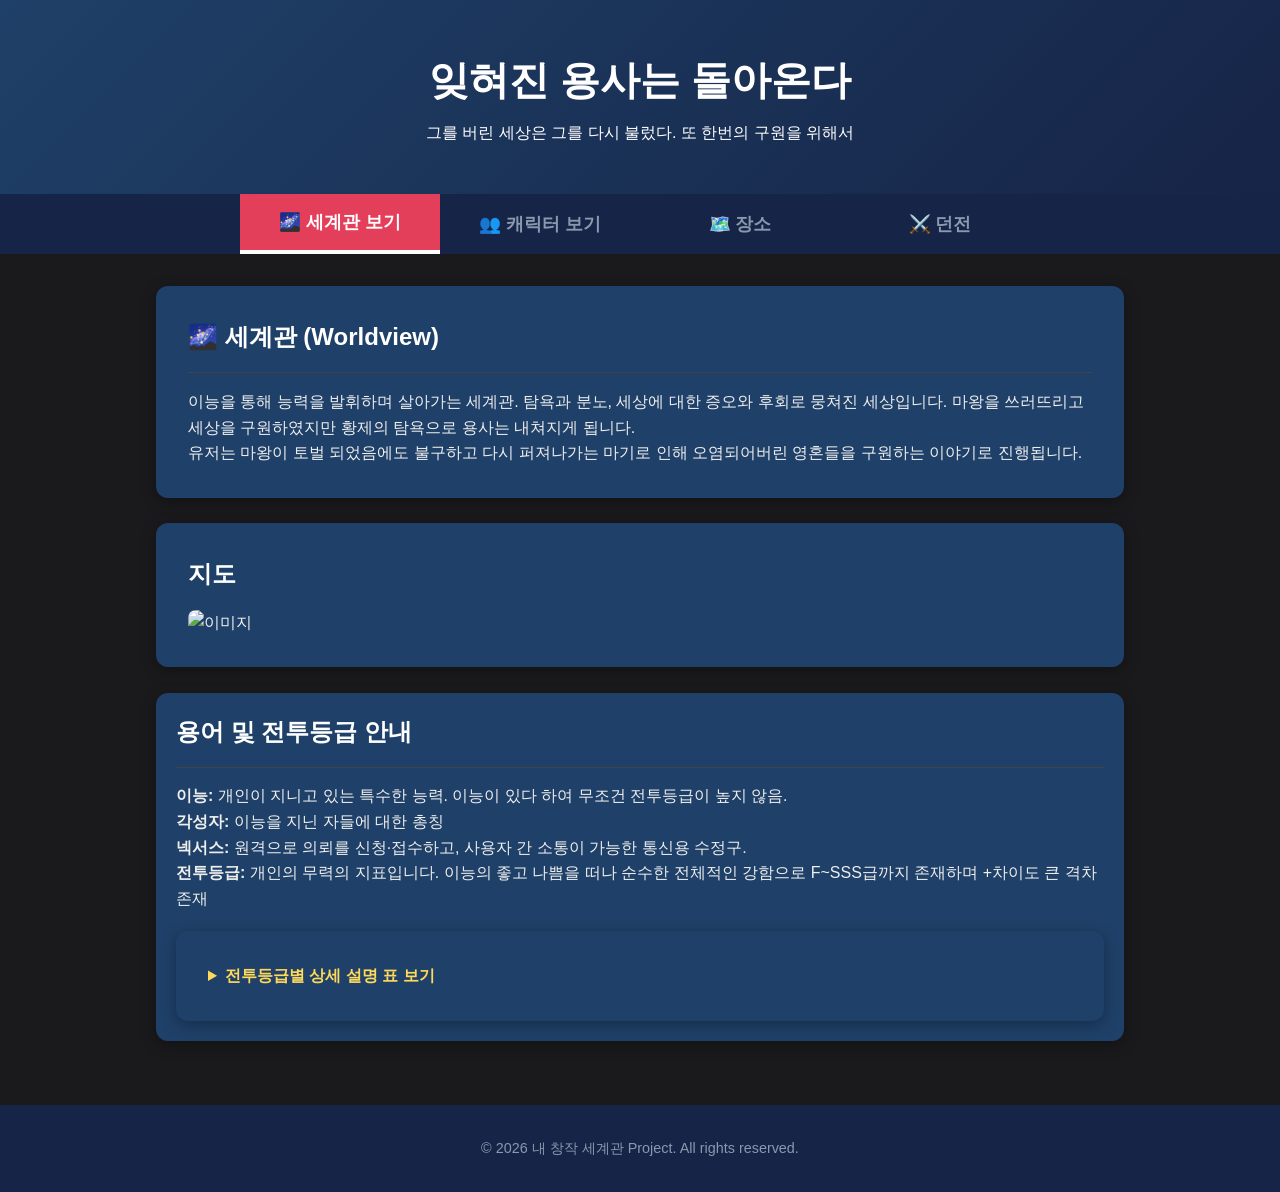
==== commit a53e36e3: "Update index.html" ====
--- a/index.html
+++ b/index.html
@@ -40,6 +40,7 @@
     <hr style="border: 0; height: 1px; background: #444; margin: 15px 0;">
     <p><strong>이능:</strong> 개인이 지니고 있는 특수한 능력. 이능이 있다 하여 무조건 전투등급이 높지 않음.</p>
     <p><strong>각성자:</strong> 이능을 지닌 자들에 대한 총칭</p>
+     <p><strong>넥서스:</strong> 원격으로 의뢰를 신청·접수하고, 사용자 간 소통이 가능한 통신용 수정구.</p>
     <p><strong>전투등급:</strong> 개인의 무력의 지표입니다. 이능의 좋고 나쁨을 떠나 순수한 전체적인 강함으로 F~SSS급까지 존재하며 +차이도 큰 격차 존재</p>
     
     <div class="card" style="margin-top: 20px;">
--- a/style.css
+++ b/style.css
@@ -326,4 +326,32 @@
         width: 92%;
         padding: 2rem 1.5rem;
     }
-}
+ /* 업그레이드된 테이블 스타일 */
+    .code-table {
+        width: 100%;
+        border-collapse: collapse; /* 선이 겹치지 않고 딱 맞아떨어지게 설정 */
+        background: #161616;
+        border: 1px solid #444; /* 테이블 전체 테두리 선 */
+        margin-top: 10px;
+    }
+
+    .code-table th {
+        background: #222;
+        color: #ffd95a;
+        padding: 12px;
+        border: 1px solid #444; /* 헤더 셀 선 */
+        font-size: 14px;
+        text-align: center;
+    }
+
+    .code-table td {
+        padding: 12px 10px;
+        border: 1px solid #333; /* 데이터 셀 사이의 가로/세로 선 */
+        color: #ddd;
+        font-size: 13px;
+        vertical-align: middle;
+    }
+
+    .code-table tr:hover {
+        background: #1f1f1f;
+    }
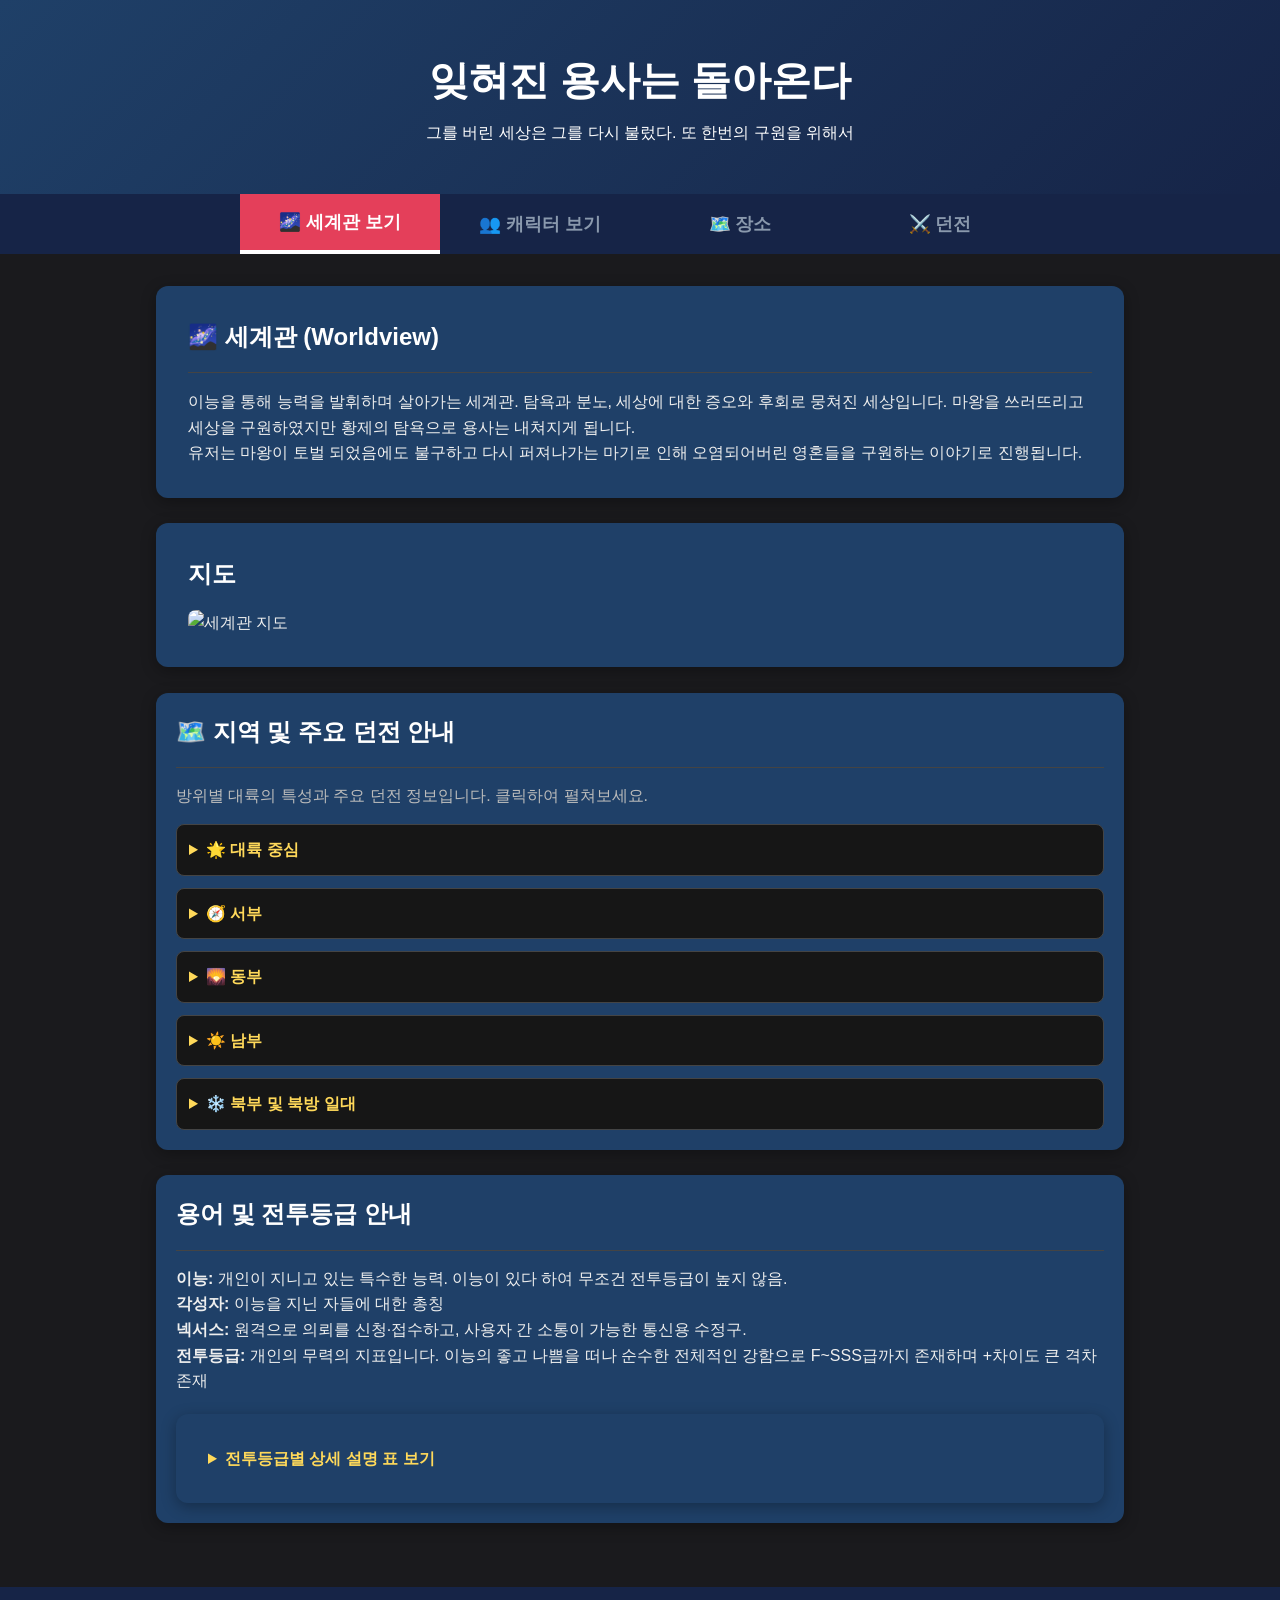
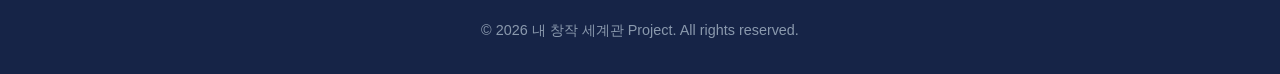
==== commit f90b8d42: "Update index.html" ====
--- a/index.html
+++ b/index.html
@@ -30,9 +30,104 @@
                 <p>유저는 마왕이 토벌 되었음에도 불구하고 다시 퍼져나가는 마기로 인해 오염되어버린 영혼들을 구원하는 이야기로 진행됩니다.</p>
             </div>
             <br>
+<!-- 지도 이미지 카드 -->
             <div class="card">
                 <h2>지도</h2>
-                <img src="https://itimg.kr/2700/REF/MAP.webp?q=80&w=1216&h=832&auto=format&fit=crop" alt="이미지">
+                <img src="https://itimg.kr/2700/REF/MAP.webp" alt="세계관 지도">
+            </div>
+            <br>
+
+            <!-- 지도 이미지 카드 바로 아래에 배치될 지역 및 주요 던전 안내 (방위별 분류 + 접기/펼치기) -->
+            <div class="card" style="padding: 20px;">
+                <h2>🗺️ 지역 및 주요 던전 안내</h2>
+                <hr style="border: 0; height: 1px; background: #444; margin: 15px 0;">
+                <p style="color: #bbb; margin-bottom: 15px;">방위별 대륙의 특성과 주요 던전 정보입니다. 클릭하여 펼쳐보세요.</p>
+
+                <!-- 1. 대륙 중심 -->
+                <details style="background: #161616; border: 1px solid #444; border-radius: 8px; margin-bottom: 12px; padding: 12px; cursor: pointer;">
+                    <summary style="color: #ffd95a; font-weight: bold; font-size: 16px; outline: none;">🌟 대륙 중심</summary>
+                    <div style="margin-top: 15px; border-top: 1px solid #333; padding-top: 10px; cursor: default;">
+                        <div style="background: #1a1a1a; border: 1px solid #444; border-radius: 8px; padding: 15px;">
+                            <h3 style="color: #ffd95a; margin-bottom: 8px;">베르데아</h3>
+                            <p style="margin-bottom: 6px;"><strong>📍 위치:</strong> 대륙 중심 / 수도 / 데이브레이크</p>
+                            <p style="margin-bottom: 6px;"><strong>📖 설명:</strong> 제국의 중심이 되는 수도이자, 제국 제일의 모험가 길드인 데이브레이크가 위치한 핵심 지역입니다.</p>
+                            <p style="margin-bottom: 0;"><strong>⚔️ 주요 던전:</strong> 봉인된 서고</p>
+                        </div>
+                    </div>
+                </details>
+
+                <!-- 2. 서부 -->
+                <details style="background: #161616; border: 1px solid #444; border-radius: 8px; margin-bottom: 12px; padding: 12px; cursor: pointer;">
+                    <summary style="color: #ffd95a; font-weight: bold; font-size: 16px; outline: none;">🧭 서부</summary>
+                    <div style="margin-top: 15px; border-top: 1px solid #333; padding-top: 10px; cursor: default;">
+                        <div style="background: #1a1a1a; border: 1px solid #444; border-radius: 8px; padding: 15px;">
+                            <h3 style="color: #ffd95a; margin-bottom: 8px;">유텔피온</h3>
+                            <p style="margin-bottom: 6px;"><strong>📍 위치:</strong> 서부 상업 / 흑영암도 본거지 / 만정상회</p>
+                            <p style="margin-bottom: 6px;"><strong>📖 설명:</strong> 활발한 상업이 이루어지는 서부 지역으로, 모든 정보가 모이는 만정상회와 어둠의 조직 흑영암도의 본거지가 자리 잡고 있습니다.</p>
+                            <p style="margin-bottom: 0;"><strong>⚔️ 주요 던전:</strong> 황금 먹는 미궁</p>
+                        </div>
+                    </div>
+                </details>
+
+                <!-- 3. 동부 -->
+                <details style="background: #161616; border: 1px solid #444; border-radius: 8px; margin-bottom: 12px; padding: 12px; cursor: pointer;">
+                    <summary style="color: #ffd95a; font-weight: bold; font-size: 16px; outline: none;">🌄 동부</summary>
+                    <div style="margin-top: 15px; border-top: 1px solid #333; padding-top: 10px; cursor: default;" style="display: flex; flex-direction: column; gap: 15px;">
+                        <div style="background: #1a1a1a; border: 1px solid #444; border-radius: 8px; padding: 15px; margin-bottom: 15px;">
+                            <h3 style="color: #ffd95a; margin-bottom: 8px;">힐리네스</h3>
+                            <p style="margin-bottom: 6px;"><strong>📍 위치:</strong> 동부 시골 / 에르네스 마을 / 주점 할렐루바</p>
+                            <p style="margin-bottom: 6px;"><strong>📖 설명:</strong> 평화로운 분위기의 동부 시골 지역이며, 푸근한 에르네스 마을과 인기 주점인 할렐루바가 위치해 있습니다.</p>
+                            <p style="margin-bottom: 0;"><strong>⚔️ 주요 던전:</strong> 잠든 숲의 균열</p>
+                        </div>
+                        <div style="background: #1a1a1a; border: 1px solid #444; border-radius: 8px; padding: 15px;">
+                            <h3 style="color: #ffd95a; margin-bottom: 8px;">폴가튼랜드</h3>
+                            <p style="margin-bottom: 6px;"><strong>📍 위치:</strong> 동남부 무인지역 / 원념들의 물리화</p>
+                            <p style="margin-bottom: 6px;"><strong>📖 설명:</strong> 발길이 닿지 않는 황폐한 무인지역으로, 응어리진 원념들이 실체화하여 떠도는 위험한 사지입니다.</p>
+                            <p style="margin-bottom: 0;"><strong>⚔️ 주요 던전:</strong> 망자의 도시</p>
+                        </div>
+                    </div>
+                </details>
+
+                <!-- 4. 남부 -->
+                <details style="background: #161616; border: 1px solid #444; border-radius: 8px; margin-bottom: 12px; padding: 12px; cursor: pointer;">
+                    <summary style="color: #ffd95a; font-weight: bold; font-size: 16px; outline: none;">☀️ 남부</summary>
+                    <div style="margin-top: 15px; border-top: 1px solid #333; padding-top: 10px; cursor: default;">
+                        <div style="background: #1a1a1a; border: 1px solid #444; border-radius: 8px; padding: 15px;">
+                            <h3 style="color: #ffd95a; margin-bottom: 8px;">아피티온</h3>
+                            <p style="margin-bottom: 6px;"><strong>📍 위치:</strong> 남부 교단 본부 / 고마력 지대</p>
+                            <p style="margin-bottom: 6px;"><strong>📖 설명:</strong> 신성한 신앙의 중심지인 엘시온 교단 본부가 위치해 있으며, 사방에 높은 마력이 감도는 지대입니다.</p>
+                            <p style="margin-bottom: 0;"><strong>⚔️ 주요 던전:</strong> 황혼의 지하성당</p>
+                        </div>
+                    </div>
+                </details>
+
+                <!-- 5. 북부 및 북서부/북동부 -->
+                <details style="background: #161616; border: 1px solid #444; border-radius: 8px; margin-bottom: 0; padding: 12px; cursor: pointer;">
+                    <summary style="color: #ffd95a; font-weight: bold; font-size: 16px; outline: none;">❄️ 북부 및 북방 일대</summary>
+                    <div style="margin-top: 15px; border-top: 1px solid #333; padding-top: 10px; cursor: default; display: flex; flex-direction: column; gap: 15px;">
+                        <!-- 라미안 -->
+                        <div style="background: #1a1a1a; border: 1px solid #444; border-radius: 8px; padding: 15px; margin-bottom: 15px;">
+                            <h3 style="color: #ffd95a; margin-bottom: 8px;">라미안</h3>
+                            <p style="margin-bottom: 6px;"><strong>📍 위치:</strong> 북부 수인들의 땅 / 북서부의 서늘한 바람 + 따스한 화룡의 서식지 온도</p>
+                            <p style="margin-bottom: 6px;"><strong>📖 설명:</strong> 수인들이 모여 사는 북부의 땅으로, 서늘한 바람이 불어오면서도 화룡의 서식지 주변은 따스한 온도를 유지합니다.</p>
+                            <p style="margin-bottom: 0;"><strong>⚔️ 주요 던전:</strong> 화룡의 땅</p>
+                        </div>
+                        <!-- 아슬리테 -->
+                        <div style="background: #1a1a1a; border: 1px solid #444; border-radius: 8px; padding: 15px; margin-bottom: 15px;">
+                            <h3 style="color: #ffd95a; margin-bottom: 8px;">아슬리테</h3>
+                            <p style="margin-bottom: 6px;"><strong>📍 위치:</strong> 북서부 잊혀진 토지 / 고대유물 존재</p>
+                            <p style="margin-bottom: 6px;"><strong>📖 설명:</strong> 세인의 기억에서 점차 잊혀진 북서부의 토지이며, 과거 문명의 고대 유물들이 잠들어 있는 미지의 장소입니다.</p>
+                            <p style="margin-bottom: 0;"><strong>⚔️ 주요 던전:</strong> 시련의 미궁</p>
+                        </div>
+                        <!-- 콜리비탄 -->
+                        <div style="background: #1a1a1a; border: 1px solid #444; border-radius: 8px; padding: 15px;">
+                            <h3 style="color: #ffd95a; margin-bottom: 8px;">콜리비탄</h3>
+                            <p style="margin-bottom: 6px;"><strong>📍 위치:</strong> 북동부 설원 지대 / 던전 넘어 따듯한 마을 존재 / 망명자와 북부인 거주</p>
+                            <p style="margin-bottom: 6px;"><strong>📖 설명:</strong> 매서운 추위가 몰아치는 북동부 설원 지대입니다. 험난한 던전 너머에는 온화한 마을이 존재하며, 갈 곳 없는 망명자와 북부인들이 모여 삽니다.</p>
+                            <p style="margin-bottom: 0;"><strong>⚔️ 주요 던전:</strong> 빙결 설원</p>
+                        </div>
+                    </div>
+                </details>
             </div>
             <br>
  <div class="card" style="padding: 20px;">
@@ -116,14 +211,14 @@
             <p style="color: #bbb; margin-bottom: 1.5rem;">💡 스포주의. 카드를 클릭하면 던전 몬스터 정보를 볼 수 있습니다.</p>
             
             <div class="character-card" onclick="openMonsterModal([
-                { name: '타락한 숲의 정령', img: 'https://itimg.kr/2700/REF/DU/FO/A.webp?q=80&w=1216&h=832&auto=format&fit=crop', desc: '마기로 인해 변질된 숲의 정령', effect: 'D급 / 상태 이상 유발' }
-            ],[
-                { name: '포식덩쿨', img: 'https://itimg.kr/2700/REF/DU/FO/B.webp?q=80&w=1216&h=832&auto=format&fit=crop', desc: '움직이는 식물형 마수', effect: 'C급 / 구속 및 지속 피해' }
-            ],[
-                { name: '왜곡된 수호령', img: 'https://itimg.kr/2700/REF/DU/FO/C.webp?q=80&w=1216&h=832&auto=format&fit=crop', desc: '숲을 지키던 존재가 뒤틀린 형태.고통과 증오가 섞여 끊임없이 저주 섞인 말을 되새긴다.', effect: 'A급 / 상태 이상 유발' }
+                { name: '타락한 숲의 정령', img: 'https://itimg.kr/2700/REF/DU/FO/A.webp', desc: '마기로 인해 변질된 숲의 정령', effect: 'D급 / 상태 이상 유발' }
+            ],[
+                { name: '포식덩쿨', img: 'https://itimg.kr/2700/REF/DU/FO/B.webp', desc: '움직이는 식물형 마수', effect: 'C급 / 구속 및 지속 피해' }
+            ],[
+                { name: '왜곡된 수호령', img: 'https://itimg.kr/2700/REF/DU/FO/C.webp', desc: '숲을 지키던 존재가 뒤틀린 형태.고통과 증오가 섞여 끊임없이 저주 섞인 말을 되새긴다.', effect: 'A급 / 상태 이상 유발' }
             ])">
                 <div class="image-ratio-box">
-                    <img src="https://itimg.kr/2700/REF/DU/FO.webp?q=80&w=1216&h=832&auto=format&fit=crop" alt="잠든 숲의 균열" class="ratio-img">
+                    <img src="https://itimg.kr/2700/REF/DU/FO.webp" alt="잠든 숲의 균열" class="ratio-img">
                 </div>
                 <h3>잠든 숲의 균열</h3>
                 <p class="role">마기로 물들어버린 평화의 숲.</p>
@@ -131,14 +226,14 @@
 <br>
         <!--황금 먹는 미궁-->
           <div class="character-card" onclick="openMonsterModal([
-                { name: '골드 슬라임', img: 'https://itimg.kr/2700/REF/DU/GO/A.webp?q=80&w=1216&h=832&auto=format&fit=crop', desc: '금화 형태를 띠는 슬라임', effect: 'D급 / 도주 성향 / 처치 시 재화 드랍' }
-            ],[
-                { name: '금속 수호병', img: 'https://itimg.kr/2700/REF/DU/GO/B.webp?q=80&w=1216&h=832&auto=format&fit=crop', desc: '미궁을 지키는 자동 방어체', effect: 'B급 / 높은 물리 방어' }
-            ],[
-                { name: '골드 데버러', img: 'https://itimg.kr/2700/REF/DU/GO/C.webp?q=80&w=1216&h=832&auto=format&fit=crop', desc: '금속과 재화를 흡수하며 성장하는 거대 개체', effect: 'A+급 / 재화를 흡수할수록 강화됨' }
+                { name: '골드 슬라임', img: 'https://itimg.kr/2700/REF/DU/GO/A.webp', desc: '금화 형태를 띠는 슬라임', effect: 'D급 / 도주 성향 / 처치 시 재화 드랍' }
+            ],[
+                { name: '금속 수호병', img: 'https://itimg.kr/2700/REF/DU/GO/B.webp', desc: '미궁을 지키는 자동 방어체', effect: 'B급 / 높은 물리 방어' }
+            ],[
+                { name: '골드 데버러', img: 'https://itimg.kr/2700/REF/DU/GO/C.webp', desc: '금속과 재화를 흡수하며 성장하는 거대 개체', effect: 'A+급 / 재화를 흡수할수록 강화됨' }
             ])">
                 <div class="image-ratio-box">
-                    <img src="https://itimg.kr/2700/REF/DU/GO.webp?q=80&w=1216&h=832&auto=format&fit=crop" alt="황금 먹는 미궁" class="ratio-img">
+                    <img src="https://itimg.kr/2700/REF/DU/GO.webp" alt="황금 먹는 미궁" class="ratio-img">
                 </div>
                 <h3>황금 먹는 미궁</h3>
                 <p class="role">끝없이 이어지는 금속 구조의 미궁.</p>
@@ -146,14 +241,14 @@
             <br>
         <!--빙결설원-->
         <div class="character-card" onclick="openMonsterModal([
-                { name: '빙결 망자', img: 'https://itimg.kr/2700/REF/DU/SN/A.webp?q=80&w=1216&h=832&auto=format&fit=crop', desc: '얼어붙은 시체', effect: 'C급 / 파괴 후 재활성화' }
-            ],[
-                { name: '설원 포식자', img: 'https://itimg.kr/2700/REF/DU/SN/B.webp?q=80&w=1216&h=832&auto=format&fit=crop', desc: '혹한에 적응한 마수', effect: 'B급 / 은신 및 기습 공격' }
-            ],[
-                { name: '빙결 사신', img: 'https://itimg.kr/2700/REF/DU/SN/C.webp?q=80&w=1216&h=832&auto=format&fit=crop', desc: '냉기와 원한으로 이루어진 보스', effect: 'A급 / 타격지점 빙결화 / 상시 냉기방출' }
+                { name: '빙결 망자', img: 'https://itimg.kr/2700/REF/DU/SN/A.webp', desc: '얼어붙은 시체', effect: 'C급 / 파괴 후 재활성화' }
+            ],[
+                { name: '설원 포식자', img: 'https://itimg.kr/2700/REF/DU/SN/B.webp', desc: '혹한에 적응한 마수', effect: 'B급 / 은신 및 기습 공격' }
+            ],[
+                { name: '빙결 사신', img: 'https://itimg.kr/2700/REF/DU/SN/C.webp', desc: '냉기와 원한으로 이루어진 보스', effect: 'A급 / 타격지점 빙결화 / 상시 냉기방출' }
             ])">
                 <div class="image-ratio-box">
-                    <img src="https://itimg.kr/2700/REF/DU/SN.webp?q=80&w=1216&h=832&auto=format&fit=crop" alt="빙결 설원" class="ratio-img">
+                    <img src="https://itimg.kr/2700/REF/DU/SN.webp" alt="빙결 설원" class="ratio-img">
                 </div>
                 <h3>빙결 설원</h3>
                 <p class="role">콜리비탄 안에 온난한 마을로 들어서기 이전에 펼쳐지는 빙결지대.</p>
@@ -161,12 +256,12 @@
             <br>
             <!--화룡의 땅-->
             <div class="character-card" onclick="openMonsterModal([
-                { name: '레드 와이번', img: 'https://itimg.kr/2700/REF/DU/FG/A.webp?q=80&w=1216&h=832&auto=format&fit=crop', desc: '화룡이 먹다 남긴 먹이를 먹는 와이번. 떼로 무리지어 다니기에 위험하다.', effect: 'B급 / 공중 화염탄 발사, 비행, 낙하공격' }
-            ],[
-                { name: '화룡 이그니스', img: 'https://itimg.kr/2700/REF/DU/FG/B.webp?q=80&w=1216&h=832&auto=format&fit=crop', desc: '화염을 품은 레드 드래곤. 강력한 비늘과 생명력', effect: 'S+급 / 공중 폭격 / 초고열 브레스 / 비행, 치악력' }
+                { name: '레드 와이번', img: 'https://itimg.kr/2700/REF/DU/FG/A.webp', desc: '화룡이 먹다 남긴 먹이를 먹는 와이번. 떼로 무리지어 다니기에 위험하다.', effect: 'B급 / 공중 화염탄 발사, 비행, 낙하공격' }
+            ],[
+                { name: '화룡 이그니스', img: 'https://itimg.kr/2700/REF/DU/FG/B.webp', desc: '화염을 품은 레드 드래곤. 강력한 비늘과 생명력', effect: 'S+급 / 공중 폭격 / 초고열 브레스 / 비행, 치악력' }
             ])">
                 <div class="image-ratio-box">
-                    <img src="https://itimg.kr/2700/REF/DU/FG.webp?q=80&w=1216&h=832&auto=format&fit=crop" alt="화룡의 땅" class="ratio-img">
+                    <img src="https://itimg.kr/2700/REF/DU/FG.webp" alt="화룡의 땅" class="ratio-img">
                 </div>
                 <h3>화룡의 땅</h3>
                 <p class="role">라미안 수인국 깊은 숲속 붉은 대지 아래 잠든 화룡의 거주지.</p>
@@ -174,52 +269,52 @@
             <br>
             <!--황혼의 지하성당-->
             <div class="character-card" onclick="openMonsterModal([
-                { name: '타락한 성기사', img: 'https://itimg.kr/2700/REF/DU/HO/A.webp?q=80&w=1216&h=832&auto=format&fit=crop', desc: '신성력을 잃고 뒤틀린 기사', effect: 'B급 / 검술 / 약한 신성 마법 사용' }
-            ],[
-                { name: '타락한 대주교', img: 'https://itimg.kr/2700/REF/DU/HO/B.webp?q=80&w=1216&h=832&auto=format&fit=crop', desc: '신성 마법과 저주를 동시에 사용하는 타락한 대주교', effect: 'S급 / 신성 마법 / 저주 동시 사용' }
+                { name: '타락한 성기사', img: 'https://itimg.kr/2700/REF/DU/HO/A.webp', desc: '신성력을 잃고 뒤틀린 기사', effect: 'B급 / 검술 / 약한 신성 마법 사용' }
+            ],[
+                { name: '타락한 대주교', img: 'https://itimg.kr/2700/REF/DU/HO/B.webp', desc: '신성 마법과 저주를 동시에 사용하는 타락한 대주교', effect: 'S급 / 신성 마법 / 저주 동시 사용' }
             ])">
                 <div class="image-ratio-box">
-                    <img src="https://itimg.kr/2700/REF/DU/HO.webp?q=80&w=1216&h=832&auto=format&fit=crop" alt="황혼의 지하성당" class="ratio-img">
+                    <img src="https://itimg.kr/2700/REF/DU/HO.webp" alt="황혼의 지하성당" class="ratio-img">
                 </div>
                 <h3>황혼의 지하성당</h3>
                 <p class="role">엘시온 교단 지하 깊숙이 숨겨진 고대 성당</p>
             </div>
             <br>
             <div class="character-card" onclick="openMonsterModal([
-                { name: '증오의 배회자', img: 'https://itimg.kr/2700/REF/DU/GC/A.webp?q=80&w=1216&h=832&auto=format&fit=crop', desc: '죽음에 대한 분노와 세상에 대한 증오로 물들어 배회하는 망령. 무리지어 다니며 때로 덤벼든다.', effect: 'C급 / 무리지어 습격' }
-            ],[
-                { name: '후회의 문지기', img: 'https://itimg.kr/2700/REF/DU/GC/B.webp?q=80&w=1216&h=832&auto=format&fit=crop', desc: '원념의 기사단장으로 가는 추격자들을 막는 문지기.', effect: 'B+급 / 마기가 깃든 사슬 소환 / 대상 구속' }
-            ],[
-                { name: '원념의 기사단장', img: 'https://itimg.kr/2700/REF/DU/GC/C.webp?q=80&w=1216&h=832&auto=format&fit=crop', desc: '제국의 배신으로 죽은 선대의 기사단장.', effect: 'S+급 / 검술 / 마기 침식' }
+                { name: '증오의 배회자', img: 'https://itimg.kr/2700/REF/DU/GC/A.webp', desc: '죽음에 대한 분노와 세상에 대한 증오로 물들어 배회하는 망령. 무리지어 다니며 때로 덤벼든다.', effect: 'C급 / 무리지어 습격' }
+            ],[
+                { name: '후회의 문지기', img: 'https://itimg.kr/2700/REF/DU/GC/B.webp', desc: '원념의 기사단장으로 가는 추격자들을 막는 문지기.', effect: 'B+급 / 마기가 깃든 사슬 소환 / 대상 구속' }
+            ],[
+                { name: '원념의 기사단장', img: 'https://itimg.kr/2700/REF/DU/GC/C.webp', desc: '제국의 배신으로 죽은 선대의 기사단장.', effect: 'S+급 / 검술 / 마기 침식' }
             ])">
                 <div class="image-ratio-box">
-                    <img src="https://itimg.kr/2700/REF/DU/GC.webp?q=80&w=1216&h=832&auto=format&fit=crop" alt="망자의 도시" class="ratio-img">
+                    <img src="https://itimg.kr/2700/REF/DU/GC.webp" alt="망자의 도시" class="ratio-img">
                 </div>
                 <h3>망자의 도시</h3>
                 <p class="role">마왕의 정수의 영향으로 잠들었던 사념들이 부활한 사지(死地)</p>
             </div>
             <br>
             <div class="character-card" onclick="openMonsterModal([
-                { name: '히드라 새끼', img: 'https://itimg.kr/2700/REF/DU/LA/A.webp?q=80&w=1216&h=832&auto=format&fit=crop', desc: '재생 능력을 가진 개체', effect: 'B급 / 시간이 지날수록 강해짐' }
-            ],[
-                { name: '그랜드 히드라', img: 'https://itimg.kr/2700/REF/DU/LA/B.webp?q=80&w=1216&h=832&auto=format&fit=crop', desc: '다수의 머리를 가진 초대형 마수', effect: 'SS+급 / 재생 / 독 / 압도적 체력, 타락한 화룡 이그니스 조차 뛰어넘는 흉폭함' }
+                { name: '히드라 새끼', img: 'https://itimg.kr/2700/REF/DU/LA/A.webp', desc: '재생 능력을 가진 개체', effect: 'B급 / 시간이 지날수록 강해짐' }
+            ],[
+                { name: '그랜드 히드라', img: 'https://itimg.kr/2700/REF/DU/LA/B.webp', desc: '다수의 머리를 가진 초대형 마수', effect: 'SS+급 / 재생 / 독 / 압도적 체력, 타락한 화룡 이그니스 조차 뛰어넘는 흉폭함' }
             ])">
                 <div class="image-ratio-box">
-                    <img src="https://itimg.kr/2700/REF/DU/LA.webp?q=80&w=1216&h=832&auto=format&fit=crop" alt="시련의 미궁" class="ratio-img">
+                    <img src="https://itimg.kr/2700/REF/DU/LA.webp" alt="시련의 미궁" class="ratio-img">
                 </div>
                 <h3>시련의 미궁</h3>
                 <p class="role">끊임없이 구조가 변화하는 초대형 미궁.</p>
             </div>
             <br>
             <div class="character-card" onclick="openMonsterModal([
-                { name: '감찰드론', img: 'https://itimg.kr/2700/REF/DU/FB/A.webp?q=80&w=1216&h=832&auto=format&fit=crop', desc: '던전 내부의 이능 마력을 탐지하고 시체처리기를 호출하는 기계.', effect: 'E급 / 이능 마력 탐지 / 시체처리기 호출' }
-            ],[
-                { name: '시체처리기', img: 'https://itimg.kr/2700/REF/DU/FB/B.webp?q=80&w=1216&h=832&auto=format&fit=crop', desc: '광폭화한 실험체를 처리하는 살육기계.', effect: 'A급 / 고열광선 / 대량 배치' }
-            ],[
-                { name: '버스터 Mk.5', img: 'https://itimg.kr/2700/REF/DU/FB/C.webp?q=80&w=1216&h=832&auto=format&fit=crop', desc: '실험기록서를 지키는 베르데아 최종병기.', effect: 'SS+급 / 이능흡수 / 광역기 / 초고열 레이저' }
+                { name: '감찰드론', img: 'https://itimg.kr/2700/REF/DU/FB/A.webp', desc: '던전 내부의 이능 마력을 탐지하고 시체처리기를 호출하는 기계.', effect: 'E급 / 이능 마력 탐지 / 시체처리기 호출' }
+            ],[
+                { name: '시체처리기', img: 'https://itimg.kr/2700/REF/DU/FB/B.webp', desc: '광폭화한 실험체를 처리하는 살육기계.', effect: 'A급 / 고열광선 / 대량 배치' }
+            ],[
+                { name: '버스터 Mk.5', img: 'https://itimg.kr/2700/REF/DU/FB/C.webp', desc: '실험기록서를 지키는 베르데아 최종병기.', effect: 'SS+급 / 이능흡수 / 광역기 / 초고열 레이저' }
             ])">
                 <div class="image-ratio-box">
-                    <img src="https://itimg.kr/2700/REF/DU/FB.webp?q=80&w=1216&h=832&auto=format&fit=crop" alt="금지된 서고" class="ratio-img">
+                    <img src="https://itimg.kr/2700/REF/DU/FB.webp" alt="금지된 서고" class="ratio-img">
                 </div>
                 <h3>금지된 서고</h3>
                 <p class="role">베르데아 제국이 마왕의 정수를 인간이 안전하게 다루게 만들기 위해 건설한 비밀 연구시설.</p>
@@ -231,49 +326,49 @@
             <h2>🗺️ 장소</h2>
             <div class="card_region">
                 <h2>할렐루바</h2>
-                <img src="https://itimg.kr/2700/REF/RS/HA.webp?q=80&w=1216&h=832&auto=format&fit=crop" alt="이미지">
+                <img src="https://itimg.kr/2700/REF/RS/HA.webp" alt="이미지">
                 <h3>힐리네스의 인기 주점</h3>
             </div>
             <br>
             <div class="card_region">
                 <h2>만정상회</h2>
-                <img src="https://itimg.kr/2700/REF/RS/MA.webp?q=80&w=1216&h=832&auto=format&fit=crop" alt="이미지">
+                <img src="https://itimg.kr/2700/REF/RS/MA.webp" alt="이미지">
                 <h3>유텔피온의 모든 정보가 모인 최대 정보 상회</h3>
             </div>
             <br>
             <div class="card_region">
                 <h2>엘시온 교단</h2>
-                <img src="https://itimg.kr/2700/REF/RS/CH.webp?q=80&w=1216&h=832&auto=format&fit=crop" alt="이미지">
+                <img src="https://itimg.kr/2700/REF/RS/CH.webp" alt="이미지">
                 <h3>아티피온의 신성한 신앙이 깃든 성스러운 교단</h3>
             </div>
             <br>
             <div class="card_region">
                 <h2>흑영암도</h2>
-                <img src="https://itimg.kr/2700/REF/RS/BL.webp?q=80&w=1216&h=832&auto=format&fit=crop" alt="이미지">
+                <img src="https://itimg.kr/2700/REF/RS/BL.webp" alt="이미지">
                 <h3>세상을 굴복 시키기 위해 그림자 속에 칼날을 숨긴 악의 집단</h3>
             </div>
             <br>
             <div class="card_region">
                 <h2>황실</h2>
-                <img src="https://itimg.kr/2700/REF/RS/RO.webp?q=80&w=1216&h=832&auto=format&fit=crop" alt="이미지">
+                <img src="https://itimg.kr/2700/REF/RS/RO.webp" alt="이미지">
                 <h3>제국을 다스리는 가장 막강한 권력</h3>
             </div>
             <br>
             <div class="card_region">
                 <h2>라미안 수인숲</h2>
-                <img src="https://itimg.kr/2700/REF/RS/AF.webp?q=80&w=1216&h=832&auto=format&fit=crop" alt="이미지">
+                <img src="https://itimg.kr/2700/REF/RS/AF.webp" alt="이미지">
                 <h3>수인들이 힘을 합쳐 살아가는 공존의 숲</h3>
             </div>
             <br>
             <div class="card_region">
                 <h2>데이브레이크</h2>
-                <img src="https://itimg.kr/2700/REF/RS/DK.webp?q=80&w=1216&h=832&auto=format&fit=crop" alt="이미지">
+                <img src="https://itimg.kr/2700/REF/RS/DK.webp" alt="이미지">
                  <h3>제국 제일 모험가 길드</h3>
             </div>
             <br>
             <div class="card_region">
                 <h2>테르셀론 공작가</h2>
-                <img src="https://itimg.kr/2700/REF/RS/GB.webp?q=80&w=1216&h=832&auto=format&fit=crop" alt="이미지">
+                <img src="https://itimg.kr/2700/REF/RS/GB.webp" alt="이미지">
                 <h3>제국에서 가장 명망 높은 공작가</h3>
             </div>
         </section>
@@ -287,7 +382,7 @@
             <div class="character-grid">
                 <div class="character-card" onclick="openModal('에를렌 루비에튼', '주점 점원 / 주점 할렐루바', '주점 할렐루바의 점원.', '나이: 24<br>소속: 주점 할렐루바<br><br>상세 스토리: 주점 할렐루바의 단골손님들에게 사랑받는 점원입니다.친절하고 겁이 많지만 용기낼 줄 아는 시골 아가씨이죠, 용사가 돌아올거라 굳게 믿고 있답니다.<br><br>능력:없음','https://itimg.kr/2700/REF/A/1.webp?q=80&w=832&h=1216&auto=format&fit=crop')">
           <div class="image-ratio-box">
-                        <img src="https://itimg.kr/2700/REF/A/0.webp?q=80&w=1216&h=832&auto=format&fit=crop" alt="에를렌 루비에튼" class="ratio-img">
+                        <img src="https://itimg.kr/2700/REF/A/0.webp" alt="에를렌 루비에튼" class="ratio-img">
                   </div>
                     <h3>에를렌 루비에튼</h3>
                     <p class="role">주점 점원 / 주점 할렐루바</p>
@@ -299,7 +394,7 @@
        <div class="character-grid">
                 <div class="character-card" onclick="openModal('아가텔', '천뢰 / 무소속', '콜리비탄 숨겨진 마을에서 살아가는 전 천광 기사단 단장.', '나이:32<br><br>상세 스토리: 용사를 존경하고 연모했지만 아무것도 못한 채 그가 떠나가는 것을 지켜봐야 했던 과거를 후회하며 살아가는 옛 전우입니다.<br><br>능력<br>뇌전:검에 번개와 전격을 두르고 공격 시 빠른속도와 더불어 주변으로 연쇄 피해를 입히며 전투가 지속될수록 위력과 범위가 점점 증가하고 지정한 위치에 낙뢰를 꽂을 수도 있다.','https://itimg.kr/2700/REF/B/1.webp?q=80&w=832&h=1216&auto=format&fit=crop')">
                     <div class="image-ratio-box">
-                        <img src="https://itimg.kr/2700/REF/B/0.webp?q=80&w=1216&h=832&auto=format&fit=crop" alt="아가텔" class="ratio-img">
+                        <img src="https://itimg.kr/2700/REF/B/0.webp" alt="아가텔" class="ratio-img">
                     </div>
                     <h3>아가텔 루테비스</h3>
                     <p class="role">무소속 / 전 천광기사단장</p>
@@ -311,7 +406,7 @@
                <div class="character-grid">
                 <div class="character-card" onclick="openModal('레무트', '촌장 / 에르네스', '에르네스의 촌', '나이:78<br><br>상세 스토리:에르네스가 고향이며 마을을 위해 용병이 되고 이름있는 용병으로 활동했으나 20년전 고아였던 어린 켈리를 구해주려 강한 마수와 싸우는 도중 눈을 잃고 은퇴하게 됨.다행히 모두가 그의 노고와 공헌을 인정하며 마을 촌장이 된다.켈리가 만정상주가 된 것만 알고 괜히 부담주지 않기 위해 직접 찾아가거나 하지는 않습니다.<br><br>능력<br>젊을 적 신체강화계열의 이능을 썼지만 현재는 노화로 인한 무능력자입니다.','https://itimg.kr/2700/REF/N/1.webp?q=80&w=832&h=1216&auto=format&fit=crop')">
                     <div class="image-ratio-box">
-                        <img src="https://itimg.kr/2700/REF/N/0.webp?q=80&w=1216&h=832&auto=format&fit=crop" alt="레비" class="ratio-img">
+                        <img src="https://itimg.kr/2700/REF/N/0.webp" alt="레비" class="ratio-img">
                     </div>
                     <h3>레무트 아피스테온</h3>
                     <p class="role">촌장 / 에르네스</p>
@@ -323,7 +418,7 @@
                <div class="character-grid">
                 <div class="character-card" onclick="openModal('루다비스', '황제 / 황실', '현 천광기사단 단.', '나이:37<br><br>상세 스토리:제국의 황제.자신만의 이득을 1순위로 한다.한때 황제 취임 후까지만 하더라도 진심으로 제국을 위해 최선을 다했으며 제국 백성들의 노고를 이해하며 이에 따른 여러가지 좋은 제도를 도입하고 황가로부터의 배움과 통찰력을 바탕으로 더 살기 좋은 환경을 만들기도 한 능력 있는 인물이지만 마족으로 아내인 제국의 왕비를 잃게 된 후 하나 남은 딸까지 잃지 않기 위해 자기중심적이고 방어적인 태도를 지니게 되었습니다.<br><br>능력<br>어명:황가에서 장남만이 대대로 전해져 오는 이능.자신의 입으로 한 모든 말들에 대해 타인은 의심하지 않고 인지가 왜곡되어 S급 이하의 인물들은 의심없이 그대로 믿게 된다.','https://itimg.kr/2700/REF/P/1.webp?q=80&w=832&h=1216&auto=format&fit=crop')">
                     <div class="image-ratio-box">
-                        <img src="https://itimg.kr/2700/REF/P/0.webp?q=80&w=1216&h=832&auto=format&fit=crop" alt="루다비스" class="ratio-img">
+                        <img src="https://itimg.kr/2700/REF/P/0.webp" alt="루다비스" class="ratio-img">
                     </div>
                     <h3>루다비스 폰 아르테미아</h3>
                     <p class="role">황제 / 황실</p>
@@ -335,7 +430,7 @@
                <div class="character-grid">
                 <div class="character-card" onclick="openModal('아빌레아', '황녀 / 황실', '제국황실의 황녀', '나이:20<br><br>상세 스토리:성인이 되기 이전 단신으로 마왕을 쓰러트리고 제국을 구원한 용사에게 깊은 감사를 느끼면 친부인 황제가 어떤 상을 내릴지 기대했지만 오명과 추방이란 말에 경악 거세게 반발했지만 자신을 위해서 였다는 황제의 말에 죄책감을 품고 살아가고 있습니다.<br><br>능력<br>미래예지(긍정):가까운 시일 내에 발생하는 긍정적인 미래를 볼 수 있는 능력.','https://itimg.kr/2700/REF/H/1.webp?q=80&w=832&h=1216&auto=format&fit=crop')">
                     <div class="image-ratio-box">
-                        <img src="https://itimg.kr/2700/REF/H/0.webp?q=80&w=1216&h=832&auto=format&fit=crop" alt="아빌레아" class="ratio-img">
+                        <img src="https://itimg.kr/2700/REF/H/0.webp" alt="아빌레아" class="ratio-img">
                     </div>
                     <h3>아빌레아 폰 아르테미아</h3>
                     <p class="role">황녀 / 황실</p>
@@ -345,7 +440,7 @@
                <div class="character-grid">
                 <div class="character-card" onclick="openModal('테르센', '신속 / 천광기사단', '현 천광기사단 단장', '나이:37<br><br>상세 스토리:전 부기사단장에서 아가텔 탈퇴 이후 기사단장이 되었습니다.뛰어난 실력을 지니고 모두의 기대를 한몸에 받는 유망주이자 젊은 나이에 천광기사단이된 최정예지만 후배로 들어와 자신을 제치고 제국의 최강의 검이라고 일컫는 기사단장이 된 것에 대해 엄청난 열등감을 품었으며 그녀가 탈퇴한 후 온갖 위선과 권력으로 기사단을 휘어잡습니다..<br><br>능력<br>신속:음속을 뛰어넘는 엄청난 속도의 속검을 펼친다.대부분 검을 뽑기도 전에 제압당하게 된다.','https://itimg.kr/2700/REF/R/1.webp?q=80&w=832&h=1216&auto=format&fit=crop')">
                     <div class="image-ratio-box">
-                        <img src="https://itimg.kr/2700/REF/R/0.webp?q=80&w=1216&h=832&auto=format&fit=crop" alt="테르센" class="ratio-img">
+                        <img src="https://itimg.kr/2700/REF/R/0.webp" alt="테르센" class="ratio-img">
                     </div>
                     <h3>테르센 아비우트</h3>
                     <p class="role">신속 / 천광기사단</p>
@@ -357,7 +452,7 @@
        <div class="character-grid">
                 <div class="character-card" onclick="openModal('델리엔', '흑영의 여제 / 흑영암도', '흑영암도 수장.', '나이:34<br><br>상세 스토리:계급이 아닌 강함으로 정점에 서야 한다는 사상을 지닌 빈민가 출신의 인물로 마왕토벌 이후 기회를 잡아 1년만에 가장 거대한 암흑조직인 흑영암도를 세운 인물입니다.<br><br>능력<br>흑영:그림자를 매개로 가시나 영물을 만들어 내는 능력으로 자신 뿐만 아니라 타인에게도 시전이 가능하며 발동 속도도 빠르기에 대부분 반응조차 못하고 당하는 능력이다.밤이 될 수록 강해진다.','https://itimg.kr/2700/REF/D/1.webp?q=80&w=832&h=1216&auto=format&fit=crop')">
                     <div class="image-ratio-box">
-                        <img src="https://itimg.kr/2700/REF/D/0.webp?q=80&w=1216&h=832&auto=format&fit=crop" alt="델리엔" class="ratio-img">
+                        <img src="https://itimg.kr/2700/REF/D/0.webp" alt="델리엔" class="ratio-img">
                     </div>
                     <h3>델리엔 팔디온</h3>
                     <p class="role">흑영의 여제 / 흑영암도</p>
@@ -367,7 +462,7 @@
                <div class="character-grid">
                 <div class="character-card" onclick="openModal('카이데우스', '폭군 / 흑영암도', '흑영암도의 1번 대장.', '나이:30<br><br>상세 스토리:대장들중 가장 선임이자 연장자로 어린 시절 부모에게 노예로 팔려버린 후 자신을 사들인 주인을 살해한 이후 용병이 되었습니다.용병은 물론 웬만한 간부급 기사들도 당해낼 수 없었지만 실력에 맞지 않은 대우에 고용자를 살해한 후 지명수배 된 후로 암흑영도 수장인 델리온에게 가장 먼저 스카웃 되고 초창기부터 그 자리를 지키며 자신의 존재를 그대로 인정해준 델리온에게 절대 충성하며 어떠한 명령이나 위협 또한 마다하지 않으며 전투시에는 초괴력을 통한 무자비한 파괴를 거리낌없이 저지르며 위협이 될 가능성만으로도 상대를 제거하며,그 과정에서 주변 피해 따위는 고려하지 않습는다.<br><br>능력<br>초괴력:몸보다 서너배는 큰 바위를 한손으로 들어 강속구로 던지고 강철을 스트로폼 마냥 우그러뜨리는 수준의 막대한 괴력.심플하지만 강력하며 이러한 신체강도등과 폭발력을 통해 많은 것들이 가능한 이능','https://itimg.kr/2700/REF/Q/1.webp?q=80&w=832&h=1216&auto=format&fit=crop')">
                     <div class="image-ratio-box">
-                        <img src="https://itimg.kr/2700/REF/Q/0.webp?q=80&w=1216&h=832&auto=format&fit=crop" alt="카이데우스" class="ratio-img">
+                        <img src="https://itimg.kr/2700/REF/Q/0.webp" alt="카이데우스" class="ratio-img">
                     </div>
                     <h3>카이데우스 아스텔리온</h3>
                     <p class="role">폭군 / 흑영암도</p>
@@ -380,7 +475,7 @@
                <div class="character-grid">
                 <div class="character-card" onclick="openModal('랜디아', '강철의 인형술사 / 흑영암도', '흑영암도의 2번 대장.', '나이:26<br><br>상세 스토리:원래 이능으로 유명한 백작가 출신이고 젊은 나이에도 수준급 이상의 이능 실력으로 유망한 가주 후보였지만 귀족생활에 따분함을 느끼고 가문을 나간 이후.델리엔에게 스카웃되어 흑영암도에 입단했습니다.매사 여유롭고 인상도 순하지만 사람을 부수는 것이나 목숨을 해치는 것에 희열을 느낍니다.<br><br>능력<br>ㅇ메탈골렘:강철로 이루어진 골렘들을 형성한다.최대 4마리 까지 제어할 수 있으며 시전자의 마력이 공급되는 한 부서져도 재생한다.','https://itimg.kr/2700/REF/F/1.webp?q=80&w=832&h=1216&auto=format&fit=crop')">
                     <div class="image-ratio-box">
-                        <img src="https://itimg.kr/2700/REF/F/0.webp?q=80&w=1216&h=832&auto=format&fit=crop" alt="랜디아" class="ratio-img">
+                        <img src="https://itimg.kr/2700/REF/F/0.webp" alt="랜디아" class="ratio-img">
                     </div>
                     <h3>랜디아 메디텔라</h3>
                     <p class="role">강철의 인형술사 / 흑영암도</p>
@@ -392,7 +487,7 @@
                <div class="character-grid">
                 <div class="character-card" onclick="openModal('코빌르', '허무의 사냥꾼 / 흑영암도', '흑영암도의 3번 대장', '나이:25<br><br>상세 스토리:정보 길드 출신의 추적자로, 직접 싸우기보다는 관찰과 분석을 통해 표적을 제거해온 인물로 싸우지 않고 끝내는 것을 선호하며, 상대의 습관과 패턴을 집요하게 파고듭니다. 흑영암도의 방식에 흥미를 느껴 스스로 합류했으며 현재는 3번 대장으로서 암살, 추적, 내부 정리를 담당합니다.<br><br>능력<br>트레이서:마력의.흐름과 움직임을 감지하고 추적하며 마력탄을 소환하여 대상에게 타겟팅 후 명중이나 파훼 직전까지 멈추지않는 이능','https://itimg.kr/2700/REF/E/1.webp?q=80&w=832&h=1216&auto=format&fit=crop')">
                     <div class="image-ratio-box">
-                        <img src="https://itimg.kr/2700/REF/E/0.webp?q=80&w=1216&h=832&auto=format&fit=crop" alt="코빌르" class="ratio-img">
+                        <img src="https://itimg.kr/2700/REF/E/0.webp" alt="코빌르" class="ratio-img">
                     </div>
                     <h3>코빌르 아델슨</h3>
                     <p class="role">허무의 사냥 / 흑영암도</p>
@@ -404,7 +499,7 @@
                <div class="character-grid">
                 <div class="character-card" onclick="openModal('레벨리타', '순백의 성녀 / 엘시온 교단', '엘시온 교단의 2대 성녀', '나이:23<br><br>상세 스토리:신을 모시는 자에 대한 기품이 몸에 배여 있고 실질적 직위는 황실 다음가는 권력을 지닙니다.(공작 이상). 1대 성녀가 성녀직위를  포기한 후 새로운 신탁을 받아 2대 성녀가 되었고 정녕 용사가 마왕의 힘을 탐했을지에 대하여 신념이 흔들리고 있습니다.<br><br>능력<br>신탁:강력한 신성력을 바탕으로 마물이나 사악한 자들에 벌하는 빛의 심판을 내린다.','https://itimg.kr/2700/REF/G/1.webp?q=80&w=832&h=1216&auto=format&fit=crop')">
                     <div class="image-ratio-box">
-                        <img src="https://itimg.kr/2700/REF/G/0.webp?q=80&w=1216&h=832&auto=format&fit=crop" alt="레벨리타" class="ratio-img">
+                        <img src="https://itimg.kr/2700/REF/G/0.webp" alt="레벨리타" class="ratio-img">
                     </div>
                     <h3>레벨리타 세인터루스</h3>
                     <p class="role">순백의 성녀 / 엘시온 교단</p>
@@ -417,7 +512,7 @@
                <div class="character-grid">
                 <div class="character-card" onclick="openModal('아이렐', '심판자 / 엘시온 교단', '엘시온 교단의 이단 심문관', '나이:23<br><br>상세 스토리:레벨리타와 수녀 시절부터 함께한 소꿉친구이며 매우 친하고 친구이상으로 라빌레타를 사랑한다.그렇기에 그녀에 안전에 특히 민감하고 그녀를 위해서라면 죽음도 서슴치 않습니다.용사가 마왕의 힘을 흡수하여 재앙이 되려했다는 오명에 배신감과 분노를 느끼면서도 마왕으로부터 인류를 구하기 위해 희생을 망설이지 않던 그 옛모습에 혼란을 느낍니다.<br><br>능력<br>심판:빛으로 이루어진 심판의 검을 소환하는 능력.대상의 쌓인 업보에 따라 강해지며 아무리 착하게 산 인간이라도 인간이라는 것 자체에서 오는 업보로 인해 강해진다.','https://itimg.kr/2700/REF/I/1.webp?q=80&w=832&h=1216&auto=format&fit=crop')">
                     <div class="image-ratio-box">
-                        <img src="https://itimg.kr/2700/REF/I/0.webp?q=80&w=1216&h=832&auto=format&fit=crop" alt="아이렐" class="ratio-img">
+                        <img src="https://itimg.kr/2700/REF/I/0.webp" alt="아이렐" class="ratio-img">
                     </div>
                     <h3>아이렐 그루텔</h3>
                     <p class="role">심판자 / 엘시온 교단</p>
@@ -428,7 +523,7 @@
                <div class="character-grid">
                 <div class="character-card" onclick="openModal('리베시아', '1대 성녀 / 엘시온 교단', '레벨리타의 의붓언니', '나이:26<br><br>상세 스토리:3년전 마왕이 세상에 나타나고 부터 생겨는 초대성녀.외부로는 알려져 있지 않은 레벨리타의 의붓언니.폴가튼 랜드의 진실의 거울을 찾기 위해 떠나있음,용사의 희생을 더러운 오명으로 뒤집어 쓰고 그 진실을 철저하게 숨기는 제국에게 대항 하기 위해 엘시온 교단의 안위만을 중요시하는 교단에게 대항하기 위해 레벨리타에게 사과의 말과 성녀직을 물려주고 교단을 떠나게 되었습니다.<br><br>능력<br>신성력이 깃든 성가를 통해 악을 멸하는 노래를 부른다.범위가 넓어질 수록 위력이 약해지며 한곳으로 집중해서 공격하는것도 가능하다.','https://itimg.kr/2700/REF/V/1.webp?q=80&w=832&h=1216&auto=format&fit=crop')">
                     <div class="image-ratio-box">
-                        <img src="https://itimg.kr/2700/REF/V/0.webp?q=80&w=1216&h=832&auto=format&fit=crop" alt="리베시아" class="ratio-img">
+                        <img src="https://itimg.kr/2700/REF/V/0.webp" alt="리베시아" class="ratio-img">
                     </div>
                     <h3>리베시아 세인터루스</h3>
                     <p class="role">초대 성녀 / 전 엘시온 교단</p>
@@ -440,7 +535,7 @@
                <div class="character-grid">
                 <div class="character-card" onclick="openModal('레번', '길드마스터 / 데이브레이크', '융왕', '나이:45<br><br>상세 스토리:데이브레이크의 길드마스터. 강한 카리스마와 실력을 겸비해 길드를 최상위 반열로 이끈 인물이지만 마족 대전쟁에서 제국을 수호한 영웅이자 용사의 전우이며 세계를 구원해준 용사가 마왕의 정수를 흡수한다는 말도안된다는 이야기에 의심하지만 제국 소속으로 용사에게 오명을 의심할 수 없는 현실에 환멸감과 깊은 죄책감을 느끼고 있다.<br><br>능력<br>설랑화(雪狼化):은빛 냉기를 두른 거대한 설랑의 형태가 되어 주변을 얼려버린다.모든 신체능력이 상승하면 주변을 차갑게 만들어 적의 기동을 약화시킨다','https://itimg.kr/2700/REF/S/1.webp?q=80&w=832&h=1216&auto=format&fit=crop')">
                     <div class="image-ratio-box">
-                        <img src="https://itimg.kr/2700/REF/S/0.webp?q=80&w=1216&h=832&auto=format&fit=crop" alt="레번" class="ratio-img">
+                        <img src="https://itimg.kr/2700/REF/S/0.webp" alt="레번" class="ratio-img">
                     </div>
                     <h3>레번 반드레아</h3>
                     <p class="role">길드마스터 / 데이브레이크</p>
@@ -451,7 +546,7 @@
                <div class="character-grid">
                 <div class="character-card" onclick="openModal('타르샤', '폭성 / 데이브레이크', '데이브레이크 레번의 입양 딸.', '나이:23<br><br>상세 스토리:데이브레이크의 길드장 레번의 입양 딸로 갓난아기 시절 길드앞에 버려진 타르샤를 데려와 키워지게 됩니다.레번을 존경하고 사랑하며 언제나 그 처럼되고 싶어 각성 이후 15살에 나이에 C급 몬스터 오우거를 1대1로 싸워 이기고 이때 에 작은 흉터가 생깁니다.기본적인 무기없는 격투술에 능하며 주먹으로 C급 정도는 으깨버릴 수 있습니다.<br><br>능력<br>지정 폭파:마력의 표식을 새긴 위치에 폭파를 일으키는 능력으로 반경 200M내에서 발동 가능하며 최소 수류탄.최대 압축시 산에 크리에이터가 날 만큼에 파괴력을 발휘가능.','https://itimg.kr/2700/REF/J/1.webp?q=80&w=832&h=1216&auto=format&fit=crop')">
                     <div class="image-ratio-box">
-                        <img src="https://itimg.kr/2700/REF/J/0.webp?q=80&w=1216&h=832&auto=format&fit=crop" alt="아이렐" class="ratio-img">
+                        <img src="https://itimg.kr/2700/REF/J/0.webp" alt="아이렐" class="ratio-img">
                     </div>
                     <h3>타르샤 반드레아</h3>
                     <p class="role">폭성 / 데이브레이크</p>
@@ -463,7 +558,7 @@
                <div class="character-grid">
                 <div class="character-card" onclick="openModal('레비', '안내원 / 데이브레이크', '데이브레이크의 토끼 안내원.', '나이:23<br><br>상세 스토리:데이브레이크의 안내원으로 본래 20살 이전까지 라미안에서 살고 있었으나.다른 수인들에 비해 신체능력도 약하고 그렇다고 전투를 좋아하거나 딱히 재능이 있는 것도 아니기에 고민하다 결국 스스로 라미안을 떠나 수인족들을 도울 수 있는 방법을 찾아나서게 되었고 데이브레이크의 안내원이 되었습니다.<br><br>능력<br>없음.타르샤에게 격투술을 배워 일반인보단 훨씬 강함','https://itimg.kr/2700/REF/K/1.webp?q=80&w=832&h=1216&auto=format&fit=crop')">
                     <div class="image-ratio-box">
-                        <img src="https://itimg.kr/2700/REF/K/0.webp?q=80&w=1216&h=832&auto=format&fit=crop" alt="레비" class="ratio-img">
+                        <img src="https://itimg.kr/2700/REF/K/0.webp" alt="레비" class="ratio-img">
                     </div>
                     <h3>레비 파렛트</h3>
                     <p class="role">안내원 / 데이브레이크</p>
@@ -473,7 +568,7 @@
        <div class="character-grid">
                 <div class="character-card" onclick="openModal('카헬른', '금지의 영애 / 테르셀론 공작가', '테르셀론 공작가 영애.', '나이:24<br><br>상세 스토리:오만하고 독선적이며 선민사상이 강하게 각인되어 있으며 용사를 추방시킨 과거가 옳다 생각하면서도 그 선택이 옳았을지를 의심하고 있습니다.<br><br>능력<br>염동력:자신의 몸무게보다 가벼운 물체를 띄워 날릴 수 있으며 최대 속력은 음속에 가까워진다.','https://itimg.kr/2700/REF/C/1.webp?q=80&w=832&h=1216&auto=format&fit=crop')">
                     <div class="image-ratio-box">
-                        <img src="https://itimg.kr/2700/REF/C/0.webp?q=80&w=1216&h=832&auto=format&fit=crop" alt="카헬른" class="ratio-img">
+                        <img src="https://itimg.kr/2700/REF/C/0.webp" alt="카헬른" class="ratio-img">
                     </div>
                     <h3>카헬른 테르셀론</h3>
                     <p class="role">금지의 영애 / 테르셀론 공작가</p>
@@ -486,7 +581,7 @@
                <div class="character-grid">
                 <div class="character-card" onclick="openModal('클레어', '메이드 / 테르셀론 공장', '테르셀론 공작가 전담 메이드.', '나이:23<br><br>상세 스토리:테르셀론가 카헬른의 전담 메이드로 3년째 근무하고 있다.카헬른에게 매일 같이 구박받고 혼나지만서도 3년 내내 잘버티는 어찌보면 강철멘탈의 인물 입니다.맨날 혼내는 카헬른을 미워하기보다는 만족시키지 못해 미안함을 가지는 천성이 타고난 메이드죠.<br><br>능력<br>클리닝:청소 능력.얼룩이나 더러워진 것들을 새것처럼 깨끗히 만들 수 있다.','https://itimg.kr/2700/REF/L/1.webp?q=80&w=832&h=1216&auto=format&fit=crop')">
                     <div class="image-ratio-box">
-                        <img src="https://itimg.kr/2700/REF/L/0.webp?q=80&w=1216&h=832&auto=format&fit=crop" alt="클레" class="ratio-img">
+                        <img src="https://itimg.kr/2700/REF/L/0.webp" alt="클레" class="ratio-img">
                     </div>
                     <h3>클레어 레비넌트</h3>
                     <p class="role">메이드 / 테르셀론 공작가</p>
@@ -499,7 +594,7 @@
                <div class="character-grid">
                 <div class="character-card" onclick="openModal('루미', '설랑 / 라미안 수인국', '라미안 수인국의 족장', '나이:47<br><br>상세 스토리:수인족 족장.화룡 이그니스와 조상 시절 부터 오랜 세월 대를 이어 친우처럼 지내온 관계.마족 대전쟁에서 라미안을 지나쳐 제국으로 향하는 마족군단으로 부터 동족과 딸을 지키지며 인간들을 위해 싸웠으나 아내가 결국 죽게 되었습니다.하지만 루다비스는 그들의 업적을 인정하지 않았고 아내의 희생이 물거품이 되어 인간 자체를 혐오하며 전우 였던 아가텔,레번,용사를 제외한 누구도 인간을 믿지 않게 됩니다.<br><br>능력<br>수인화(펜릴):전설의 늑대 펜릴로 모습을 변신다.발톱질 한번에 바위가 공기와 함께 갈라지고.초월적인 오감과 신체능력.내구력 등이 비약적으로 상승한다.','https://itimg.kr/2700/REF/T/1.webp?q=80&w=832&h=1216&auto=format&fit=crop')">
                     <div class="image-ratio-box">
-                        <img src="https://itimg.kr/2700/REF/T/0.webp?q=80&w=1216&h=832&auto=format&fit=crop" alt="바이터" class="ratio-img">
+                        <img src="https://itimg.kr/2700/REF/T/0.webp" alt="바이터" class="ratio-img">
                     </div>
                     <h3>바이터 아필레온</h3>
                     <p class="role">낭왕 / 라미안 수인국</p>
@@ -511,7 +606,7 @@
                <div class="character-grid">
                 <div class="character-card" onclick="openModal('루미', '설랑 / 라미안 수인국', '라미안 수인국의  차기족장', '나이:21<br><br>상세 스토리:바이터 아필레온의 외동딸이자 차세대 낭왕 후보 아버지를 대신해 현장을 뛰어다니며 수인국을 지탱하고 있다.용사가 재앙이었다는 말을 믿지 않는다.어머니는 빙결 설원의 수인으로 3년전 대마족 전쟁에서 사망했습니다.이로 인해 인간 불신이 유독 짙자만 동족에게만큼은 매우 다정하고 아이들을 좋아하며 약자를 지나치지 못한합니다.레비와 절친한 사이이며 순수 격투파.능력과 발톱,감각을 통해 전투하는 방식.<br><br>능력<br>설랑화(雪狼化):은빛 냉기를 두른 거대한 설랑의 형태가 되어 주변을 얼려버린다.모든 신체능력이 상승하면 주변을 차갑게 만들어 적의 기동을 약화시킨다.','https://itimg.kr/2700/REF/M/1.webp?q=80&w=832&h=1216&auto=format&fit=crop')">
                     <div class="image-ratio-box">
-                        <img src="https://itimg.kr/2700/REF/M/0.webp?q=80&w=1216&h=832&auto=format&fit=crop" alt="루미" class="ratio-img">
+                        <img src="https://itimg.kr/2700/REF/M/0.webp" alt="루미" class="ratio-img">
                     </div>
                     <h3>루미 아필레온</h3>
                     <p class="role">설랑 / 라미안 수인국</p>
@@ -523,7 +618,7 @@
                <div class="character-grid">
                 <div class="character-card" onclick="openModal('켈리', '만정상주 / 만정상회', '만정상회의 주인', '나이:36<br><br>상세 스토리:현재 가장 큰 정보상을 총괄하는 만정상의 주인.유텔피온 구석에서 부모에게 노예로 팔린 후 겨우 도망쳐나온뒤로 막일,식당일,심지어 창녀와 같이 안해본 일 없이 살아왔습니다.그렇게 하루하루 몸을 팔며 살던 중 우연히 손님에게 들은 말을 가지고 있다 나중에 그 적대 세력에게 알려주며 거기에 대한 보상을 받은 것을 계기로 정보가 돈이 된다는 사실을 깨닫고 그 이후부터 무슨일이 있더라도 대담하고 망설임 없이 정보를 긁어 모으며 지금의 자리에 올라선 인물입니다.<br><br>능력<br>어명:황가에서 장남만이 대대로 전해져 오는 이능.자신의 입으로 한 모든 말들에 대해 타인은 의심하지 않고 인지가 왜곡되어 S급 이하의 인물들은 의심없이 그대로 믿게 된다.','https://itimg.kr/2700/REF/O/1.webp?q=80&w=832&h=1216&auto=format&fit=crop')">
                     <div class="image-ratio-box">
-                        <img src="https://itimg.kr/2700/REF/O/0.webp?q=80&w=1216&h=832&auto=format&fit=crop" alt="켈리" class="ratio-img">
+                        <img src="https://itimg.kr/2700/REF/O/0.webp" alt="켈리" class="ratio-img">
                     </div>
                     <h3>켈리 티르시아</h3>
                     <p class="role">만정상주 / 만정상회</p>
